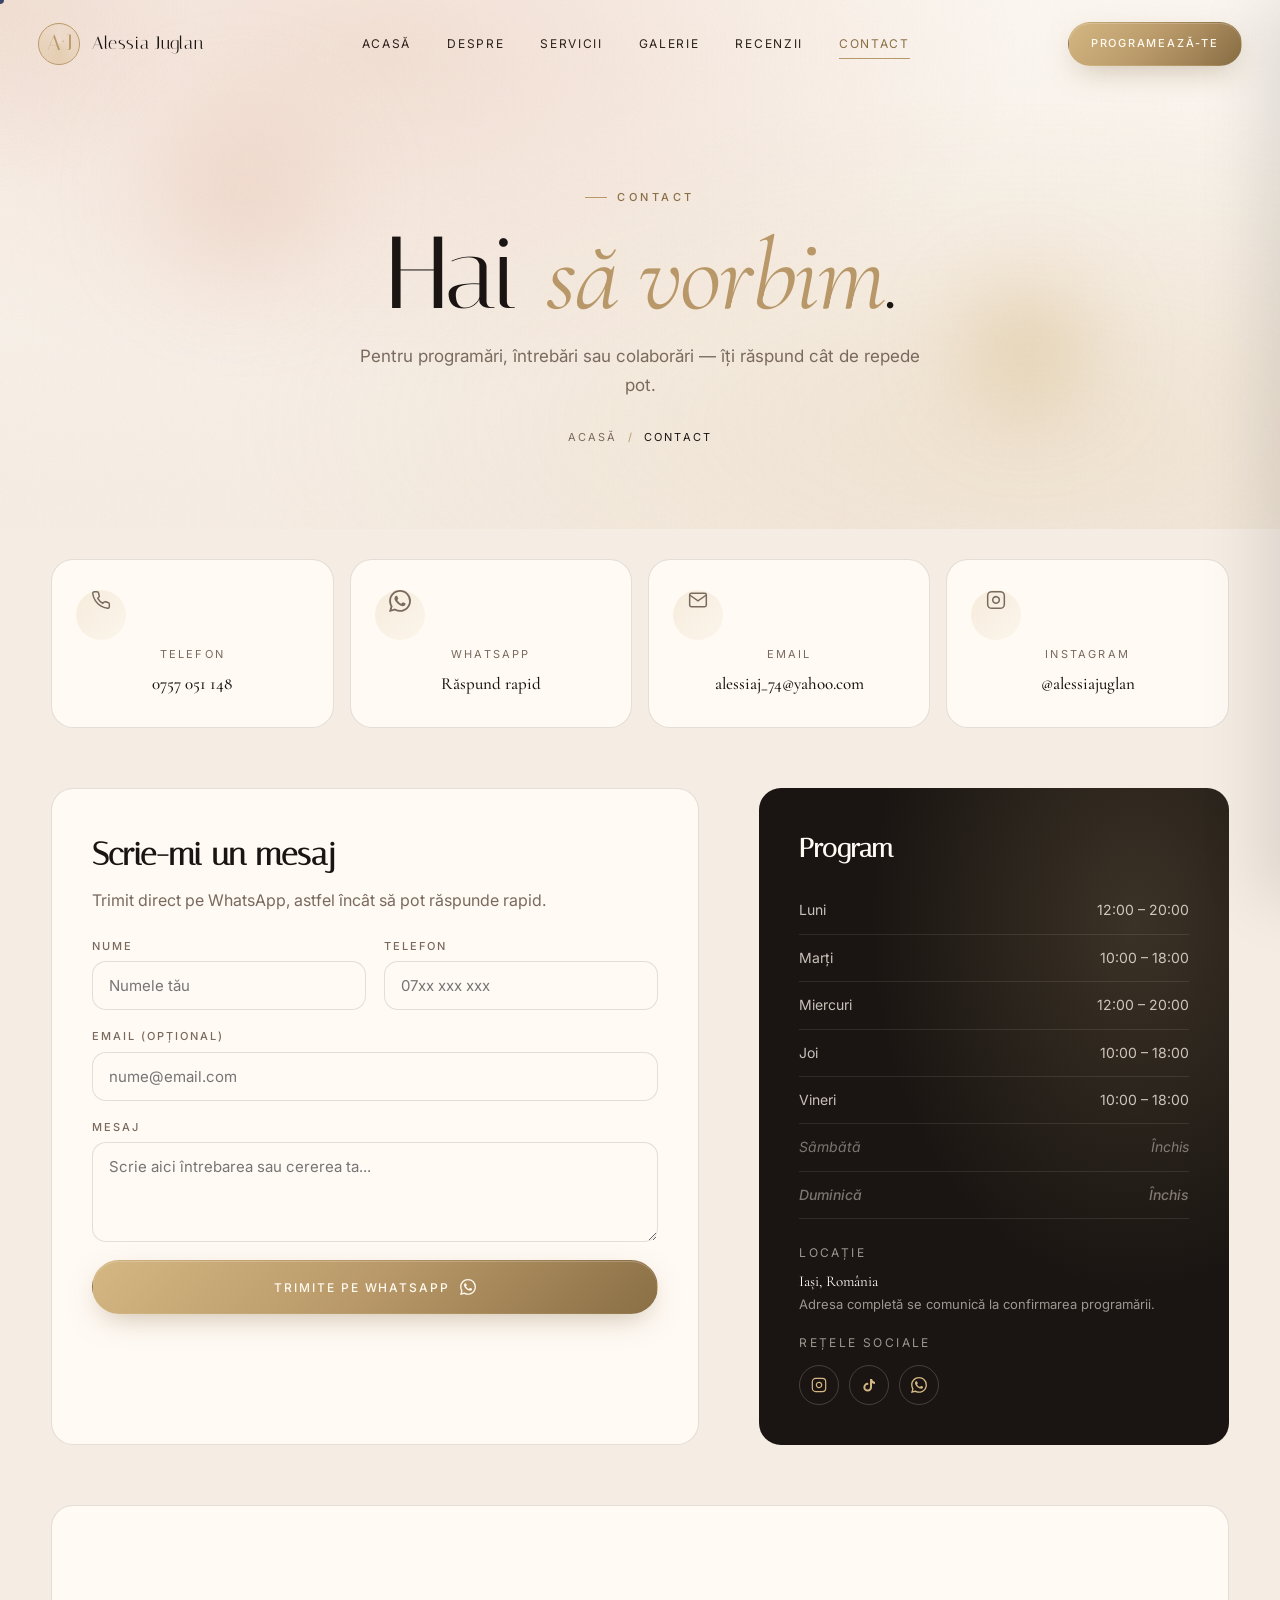
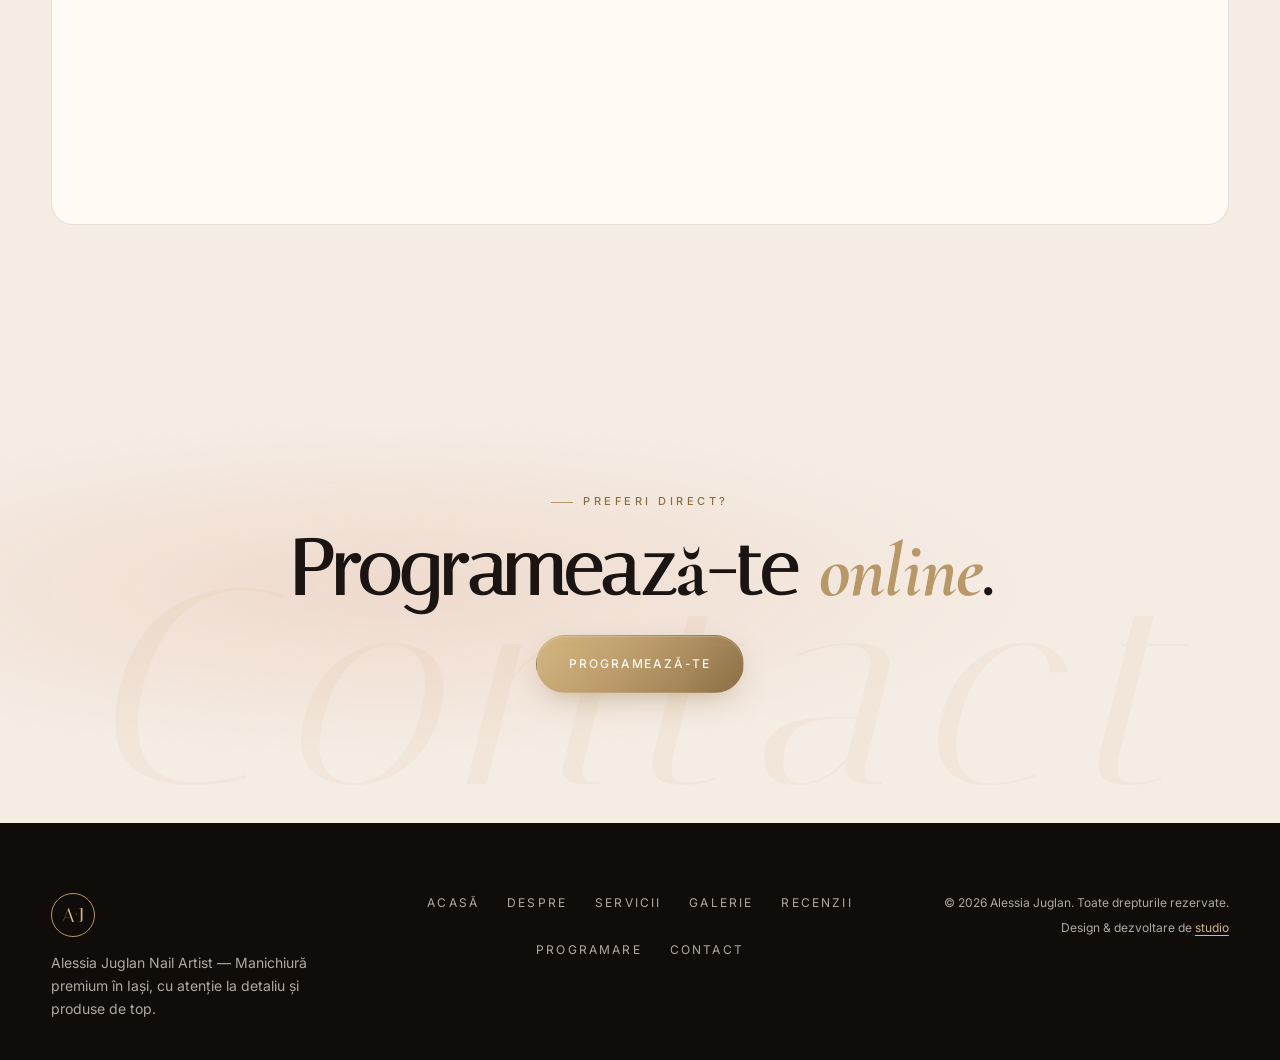
==== contact.html @ 54560b43 "feat: full multi-page premium site with integrated booking flow" ====
<!DOCTYPE html>
<html lang="ro">
<head>
  <meta charset="UTF-8" />
  <meta name="viewport" content="width=device-width, initial-scale=1.0" />
  <title>Contact — Alessia Juglan Nail Artist</title>
  <meta name="description" content="Contactează-mă — telefon, WhatsApp, email, Instagram, TikTok. Program, locație, formular de mesaj." />
  <meta name="theme-color" content="#f5ece3" />
  <link rel="preconnect" href="https://fonts.googleapis.com" />
  <link rel="preconnect" href="https://fonts.gstatic.com" crossorigin />
  <link href="https://fonts.googleapis.com/css2?family=Cormorant+Garamond:ital,wght@0,300;0,400;0,500;0,600;1,400&family=Inter:wght@300;400;500;600&family=Italiana&display=swap" rel="stylesheet" />
  <link rel="icon" type="image/svg+xml" href="assets/favicon.svg" />
  <link rel="stylesheet" href="styles.css" />
</head>
<body>
  <div class="page-intro"></div>
  <div class="scroll-progress"></div>
  <div class="cursor-glow" aria-hidden="true"></div>
  <div class="cursor-dot" aria-hidden="true"></div>
  <div id="site-header"></div>

  <section class="page-head">
    <div class="hero__grain" aria-hidden="true"></div>
    <div class="hero__orbs" aria-hidden="true">
      <span class="orb orb--1"></span>
      <span class="orb orb--2"></span>
    </div>
    <div class="container page-head__inner">
      <p class="eyebrow eyebrow--center" style="animation:riseIn 0.9s var(--ease) both">Contact</p>
      <h1 class="page-head__title">
        Hai <em>să vorbim</em>.
      </h1>
      <p class="page-head__sub" style="animation:riseIn 0.9s 0.4s var(--ease) both">
        Pentru programări, întrebări sau colaborări — îți răspund cât de repede pot.
      </p>
      <div class="page-head__crumbs" style="animation:riseIn 0.9s 0.6s var(--ease) both">
        <a href="index.html">Acasă</a> <span>/</span> <span style="color:var(--charcoal)">Contact</span>
      </div>
    </div>
  </section>

  <section class="contact-page">
    <div class="container">
      <div class="contact-cards" data-stagger>
        <a href="tel:0757051148" class="contact-card">
          <span class="contact-card__ico">
            <svg viewBox="0 0 24 24" width="20" height="20" fill="none" stroke="currentColor" stroke-width="1.8"><path d="M22 16.92v3a2 2 0 0 1-2.18 2 19.79 19.79 0 0 1-8.63-3.07 19.5 19.5 0 0 1-6-6 19.79 19.79 0 0 1-3.07-8.67A2 2 0 0 1 4.11 2h3a2 2 0 0 1 2 1.72c.12.96.37 1.9.72 2.81a2 2 0 0 1-.45 2.11L8.09 9.91a16 16 0 0 0 6 6l1.27-1.27a2 2 0 0 1 2.11-.45c.91.35 1.85.6 2.81.72A2 2 0 0 1 22 16.92z"/></svg>
          </span>
          <span>Telefon</span>
          <strong>0757 051 148</strong>
        </a>
        <a href="https://wa.me/40757051148" target="_blank" rel="noopener" class="contact-card">
          <span class="contact-card__ico">
            <svg viewBox="0 0 24 24" width="22" height="22" fill="currentColor"><path d="M17.472 14.382c-.297-.149-1.758-.867-2.03-.967-.273-.099-.471-.148-.67.15-.197.297-.767.966-.94 1.164-.173.199-.347.223-.644.075-.297-.15-1.255-.463-2.39-1.475-.883-.788-1.48-1.761-1.653-2.059-.173-.297-.018-.458.13-.606.134-.133.298-.347.446-.52.149-.174.198-.298.298-.497.099-.198.05-.371-.025-.52-.075-.149-.669-1.612-.916-2.207-.242-.579-.487-.5-.669-.51-.173-.008-.371-.01-.57-.01-.198 0-.52.074-.792.372-.272.297-1.04 1.016-1.04 2.479 0 1.462 1.065 2.875 1.213 3.074.149.198 2.096 3.2 5.077 4.487.709.306 1.262.489 1.694.625.712.227 1.36.195 1.871.118.571-.085 1.758-.719 2.006-1.413.248-.694.248-1.289.173-1.413-.074-.124-.272-.198-.57-.347m-5.421 7.403h-.004a9.87 9.87 0 01-5.031-1.378l-.361-.214-3.741.982.998-3.648-.235-.374a9.86 9.86 0 01-1.51-5.26c.001-5.45 4.436-9.884 9.888-9.884 2.64 0 5.122 1.03 6.988 2.898a9.825 9.825 0 012.893 6.994c-.003 5.45-4.437 9.884-9.885 9.884m8.413-18.297A11.815 11.815 0 0012.05 0C5.495 0 .16 5.335.157 11.892c0 2.096.547 4.142 1.588 5.945L.057 24l6.305-1.654a11.882 11.882 0 005.683 1.448h.005c6.554 0 11.89-5.335 11.893-11.893a11.821 11.821 0 00-3.48-8.413Z"/></svg>
          </span>
          <span>WhatsApp</span>
          <strong>Răspund rapid</strong>
        </a>
        <a href="mailto:alessiaj_74@yahoo.com" class="contact-card">
          <span class="contact-card__ico">
            <svg viewBox="0 0 24 24" width="20" height="20" fill="none" stroke="currentColor" stroke-width="1.8"><path d="M4 4h16c1.1 0 2 .9 2 2v12c0 1.1-.9 2-2 2H4c-1.1 0-2-.9-2-2V6c0-1.1.9-2 2-2z"/><path d="M22 6l-10 7L2 6"/></svg>
          </span>
          <span>Email</span>
          <strong>alessiaj_74@yahoo.com</strong>
        </a>
        <a href="https://www.instagram.com/alessiajuglan" target="_blank" rel="noopener" class="contact-card">
          <span class="contact-card__ico">
            <svg viewBox="0 0 24 24" width="20" height="20" fill="none" stroke="currentColor" stroke-width="1.8"><rect x="2" y="2" width="20" height="20" rx="5"/><path d="M16 11.37A4 4 0 1 1 12.63 8 4 4 0 0 1 16 11.37z"/><line x1="17.5" y1="6.5" x2="17.51" y2="6.5"/></svg>
          </span>
          <span>Instagram</span>
          <strong>@alessiajuglan</strong>
        </a>
      </div>

      <div class="contact-form-wrap">
        <div class="contact-form reveal-x">
          <h3>Scrie-mi un mesaj</h3>
          <p>Trimit direct pe WhatsApp, astfel încât să pot răspunde rapid.</p>
          <form id="contact-form" class="book-form" novalidate>
            <div class="field">
              <label for="c-name">Nume</label>
              <input type="text" id="c-name" name="name" required autocomplete="name" placeholder="Numele tău" />
            </div>
            <div class="field">
              <label for="c-phone">Telefon</label>
              <input type="tel" id="c-phone" name="phone" required autocomplete="tel" placeholder="07xx xxx xxx" />
            </div>
            <div class="field field--full">
              <label for="c-email">Email (opțional)</label>
              <input type="email" id="c-email" name="email" autocomplete="email" placeholder="nume@email.com" />
            </div>
            <div class="field field--full">
              <label for="c-message">Mesaj</label>
              <textarea id="c-message" name="message" required placeholder="Scrie aici întrebarea sau cererea ta..."></textarea>
            </div>
            <div class="field field--full" style="grid-column:1/-1">
              <button type="submit" class="btn btn--gold btn--lg" data-magnetic>
                Trimite pe WhatsApp
                <svg width="16" height="16" viewBox="0 0 24 24" fill="currentColor"><path d="M17.472 14.382c-.297-.149-1.758-.867-2.03-.967-.273-.099-.471-.148-.67.15-.197.297-.767.966-.94 1.164-.173.199-.347.223-.644.075-.297-.15-1.255-.463-2.39-1.475-.883-.788-1.48-1.761-1.653-2.059-.173-.297-.018-.458.13-.606.134-.133.298-.347.446-.52.149-.174.198-.298.298-.497.099-.198.05-.371-.025-.52-.075-.149-.669-1.612-.916-2.207-.242-.579-.487-.5-.669-.51-.173-.008-.371-.01-.57-.01-.198 0-.52.074-.792.372-.272.297-1.04 1.016-1.04 2.479 0 1.462 1.065 2.875 1.213 3.074.149.198 2.096 3.2 5.077 4.487.709.306 1.262.489 1.694.625.712.227 1.36.195 1.871.118.571-.085 1.758-.719 2.006-1.413.248-.694.248-1.289.173-1.413-.074-.124-.272-.198-.57-.347m-5.421 7.403h-.004a9.87 9.87 0 01-5.031-1.378l-.361-.214-3.741.982.998-3.648-.235-.374a9.86 9.86 0 01-1.51-5.26c.001-5.45 4.436-9.884 9.888-9.884 2.64 0 5.122 1.03 6.988 2.898a9.825 9.825 0 012.893 6.994c-.003 5.45-4.437 9.884-9.885 9.884m8.413-18.297A11.815 11.815 0 0012.05 0C5.495 0 .16 5.335.157 11.892c0 2.096.547 4.142 1.588 5.945L.057 24l6.305-1.654a11.882 11.882 0 005.683 1.448h.005c6.554 0 11.89-5.335 11.893-11.893a11.821 11.821 0 00-3.48-8.413Z"/></svg>
              </button>
            </div>
          </form>
        </div>

        <aside class="contact-aside reveal-x">
          <h3>Program</h3>
          <ul class="hours-list">
            <li data-day="1"><span>Luni</span><span>12:00 – 20:00</span></li>
            <li data-day="2"><span>Marți</span><span>10:00 – 18:00</span></li>
            <li data-day="3"><span>Miercuri</span><span>12:00 – 20:00</span></li>
            <li data-day="4"><span>Joi</span><span>10:00 – 18:00</span></li>
            <li data-day="5"><span>Vineri</span><span>10:00 – 18:00</span></li>
            <li data-day="6" class="closed"><span>Sâmbătă</span><span>Închis</span></li>
            <li data-day="0" class="closed"><span>Duminică</span><span>Închis</span></li>
          </ul>

          <div class="contact-aside__footer">
            <div style="font-size:12px;letter-spacing:0.2em;text-transform:uppercase;color:rgba(245,236,227,0.6);margin-bottom:8px">Locație</div>
            <p style="font-size:15px;color:var(--ivory);font-family:var(--serif);line-height:1.5">Iași, România<br/><span style="font-size:13px;color:rgba(245,236,227,0.6);font-family:var(--sans)">Adresa completă se comunică la confirmarea programării.</span></p>

            <div style="margin-top:18px;font-size:12px;letter-spacing:0.2em;text-transform:uppercase;color:rgba(245,236,227,0.6);margin-bottom:10px">Rețele sociale</div>
            <div class="contact-aside__socials">
              <a href="https://www.instagram.com/alessiajuglan" target="_blank" rel="noopener" class="contact-aside__social" aria-label="Instagram">
                <svg viewBox="0 0 24 24" width="16" height="16" fill="none" stroke="currentColor" stroke-width="1.8"><rect x="2" y="2" width="20" height="20" rx="5"/><path d="M16 11.37A4 4 0 1 1 12.63 8 4 4 0 0 1 16 11.37z"/><line x1="17.5" y1="6.5" x2="17.51" y2="6.5"/></svg>
              </a>
              <a href="https://www.tiktok.com/@alessiajuglan" target="_blank" rel="noopener" class="contact-aside__social" aria-label="TikTok">
                <svg viewBox="0 0 24 24" width="16" height="16" fill="currentColor"><path d="M16.5 3a5.5 5.5 0 0 0 4.5 4.4v3a8.4 8.4 0 0 1-4.5-1.3v6.2a6.5 6.5 0 1 1-6.5-6.5c.3 0 .6 0 .9.1v3.1a3.5 3.5 0 1 0 2.6 3.3V3h3z"/></svg>
              </a>
              <a href="https://wa.me/40757051148" target="_blank" rel="noopener" class="contact-aside__social" aria-label="WhatsApp">
                <svg viewBox="0 0 24 24" width="16" height="16" fill="currentColor"><path d="M17.472 14.382c-.297-.149-1.758-.867-2.03-.967-.273-.099-.471-.148-.67.15-.197.297-.767.966-.94 1.164-.173.199-.347.223-.644.075-.297-.15-1.255-.463-2.39-1.475-.883-.788-1.48-1.761-1.653-2.059-.173-.297-.018-.458.13-.606.134-.133.298-.347.446-.52.149-.174.198-.298.298-.497.099-.198.05-.371-.025-.52-.075-.149-.669-1.612-.916-2.207-.242-.579-.487-.5-.669-.51-.173-.008-.371-.01-.57-.01-.198 0-.52.074-.792.372-.272.297-1.04 1.016-1.04 2.479 0 1.462 1.065 2.875 1.213 3.074.149.198 2.096 3.2 5.077 4.487.709.306 1.262.489 1.694.625.712.227 1.36.195 1.871.118.571-.085 1.758-.719 2.006-1.413.248-.694.248-1.289.173-1.413-.074-.124-.272-.198-.57-.347m-5.421 7.403h-.004a9.87 9.87 0 01-5.031-1.378l-.361-.214-3.741.982.998-3.648-.235-.374a9.86 9.86 0 01-1.51-5.26c.001-5.45 4.436-9.884 9.888-9.884 2.64 0 5.122 1.03 6.988 2.898a9.825 9.825 0 012.893 6.994c-.003 5.45-4.437 9.884-9.885 9.884m8.413-18.297A11.815 11.815 0 0012.05 0C5.495 0 .16 5.335.157 11.892c0 2.096.547 4.142 1.588 5.945L.057 24l6.305-1.654a11.882 11.882 0 005.683 1.448h.005c6.554 0 11.89-5.335 11.893-11.893a11.821 11.821 0 00-3.48-8.413Z"/></svg>
              </a>
            </div>
          </div>
        </aside>
      </div>

      <div class="map-block reveal">
        <iframe
          src="https://www.google.com/maps/embed?pb=!1m14!1m12!1m3!1d87088.46!2d27.5!3d47.16!2m3!1f0!2f0!3f0!3m2!1i1024!2i768!4f13.1!5e0!3m2!1sro!2sro!4v1700000000000"
          loading="lazy" referrerpolicy="no-referrer-when-downgrade"
          title="Locație Iași"></iframe>
      </div>
    </div>
  </section>

  <!-- CTA -->
  <section class="cta-band">
    <div class="container">
      <p class="eyebrow eyebrow--center reveal">Preferi direct?</p>
      <h2 class="cta-band__title reveal">
        Programează-te <em>online</em>.
      </h2>
      <div class="reveal">
        <a href="programare.html" class="btn btn--gold btn--lg" data-magnetic>Programează-te</a>
      </div>
    </div>
    <div class="cta-band__deco">Contact</div>
  </section>

  <div id="site-footer"></div>
  <script src="services-data.js"></script>
  <script src="script.js"></script>
</body>
</html>
---- styles.css ----
/* ============================================
   Alessia Juglan — Nail Artist
   Premium / Luxury · v2 (extended animations)
   ============================================ */

:root {
  --cream: #f5ece3;
  --cream-2: #efe3d5;
  --pearl: #fbf6f0;
  --ivory: #fffaf4;
  --charcoal: #1a1512;
  --ink: #2a211b;
  --muted: #7a6a5e;
  --muted-2: #9a8a7e;
  --rose: #d7a48c;
  --blush: #e9c8b8;
  --gold: #b89868;
  --gold-2: #d4b783;
  --gold-3: #8a6f45;
  --line: rgba(26, 21, 18, 0.12);
  --line-light: rgba(26, 21, 18, 0.06);

  --serif: "Cormorant Garamond", "Times New Roman", serif;
  --display: "Italiana", "Cormorant Garamond", serif;
  --sans: "Inter", system-ui, -apple-system, sans-serif;

  --radius: 22px;
  --radius-sm: 14px;

  --ease: cubic-bezier(0.22, 1, 0.36, 1);
  --ease-out: cubic-bezier(0.16, 1, 0.3, 1);
  --ease-in-out: cubic-bezier(0.65, 0, 0.35, 1);

  --header-h: 84px;
}

* { box-sizing: border-box; margin: 0; padding: 0; }
html { scroll-behavior: smooth; }
body {
  font-family: var(--sans);
  color: var(--ink);
  background: var(--cream);
  line-height: 1.6;
  overflow-x: hidden;
  -webkit-font-smoothing: antialiased;
  -moz-osx-font-smoothing: grayscale;
  font-weight: 400;
  font-size: 16px;
}
img { max-width: 100%; display: block; }
a { color: inherit; text-decoration: none; }
button { font-family: inherit; }
input, textarea, select { font-family: inherit; color: inherit; }

.container { width: min(1280px, 92%); margin: 0 auto; }
.container--narrow { width: min(960px, 92%); margin: 0 auto; }

/* ============================================
   Preloader
   ============================================ */
.preloader {
  position: fixed;
  inset: 0;
  background: var(--cream);
  z-index: 999;
  display: flex;
  align-items: center;
  justify-content: center;
  transition: opacity 0.8s var(--ease), visibility 0.8s var(--ease);
}
.preloader.is-done {
  opacity: 0;
  visibility: hidden;
}
.preloader__inner {
  text-align: center;
}
.preloader__mark {
  font-family: var(--display);
  font-size: 56px;
  color: var(--gold);
  letter-spacing: 0.08em;
  margin-bottom: 30px;
  animation: pulseFade 1.6s var(--ease) infinite;
}
.preloader__bar {
  width: 220px;
  height: 1px;
  background: var(--line);
  margin: 0 auto;
  position: relative;
  overflow: hidden;
}
.preloader__bar::after {
  content: "";
  position: absolute;
  inset: 0;
  background: linear-gradient(90deg, transparent, var(--gold), transparent);
  animation: barSlide 1.4s var(--ease) infinite;
}
@keyframes pulseFade {
  0%, 100% { opacity: 0.55; transform: scale(1); }
  50% { opacity: 1; transform: scale(1.04); }
}
@keyframes barSlide {
  0% { transform: translateX(-100%); }
  100% { transform: translateX(100%); }
}

/* ============================================
   Page intro overlay
   ============================================ */
.page-intro {
  position: fixed;
  inset: 0;
  background: var(--charcoal);
  z-index: 998;
  pointer-events: none;
  transform: translateY(0);
  animation: pageIntroOut 1s 0.2s var(--ease) forwards;
}
@keyframes pageIntroOut {
  to { transform: translateY(-100%); }
}

/* ============================================
   Scroll progress bar
   ============================================ */
.scroll-progress {
  position: fixed;
  top: 0;
  left: 0;
  height: 2px;
  width: 0;
  background: linear-gradient(90deg, var(--gold-2), var(--gold), var(--gold-3));
  z-index: 200;
  transition: width 0.05s linear;
  box-shadow: 0 0 8px rgba(184, 152, 104, 0.5);
}

/* ============================================
   Cursor glow + dot
   ============================================ */
.cursor-glow {
  position: fixed;
  top: 0;
  left: 0;
  width: 420px;
  height: 420px;
  border-radius: 50%;
  background: radial-gradient(circle, rgba(215, 164, 140, 0.18) 0%, rgba(215, 164, 140, 0) 65%);
  pointer-events: none;
  transform: translate(-50%, -50%);
  z-index: 1;
  mix-blend-mode: multiply;
}
.cursor-dot {
  position: fixed;
  top: 0;
  left: 0;
  width: 8px;
  height: 8px;
  border-radius: 50%;
  background: var(--gold);
  pointer-events: none;
  transform: translate(-50%, -50%);
  z-index: 9999;
  transition: width 0.3s var(--ease), height 0.3s var(--ease), opacity 0.3s;
  mix-blend-mode: difference;
  opacity: 0;
}
@media (hover: hover) {
  .cursor-dot { opacity: 1; }
}
.cursor-dot.is-hover {
  width: 40px;
  height: 40px;
  background: var(--gold-2);
  opacity: 0.4;
}
@media (hover: none) {
  .cursor-glow, .cursor-dot { display: none; }
}

/* ============================================
   Reusable typography
   ============================================ */
.eyebrow {
  font-family: var(--sans);
  font-size: 11px;
  letter-spacing: 0.32em;
  text-transform: uppercase;
  color: var(--gold-3);
  font-weight: 500;
  display: inline-flex;
  align-items: center;
  gap: 10px;
}
.eyebrow::before {
  content: "";
  width: 22px;
  height: 1px;
  background: var(--gold);
  display: inline-block;
}
.eyebrow--center { justify-content: center; }

.section-title {
  font-family: var(--display);
  font-weight: 400;
  font-size: clamp(34px, 4.4vw, 64px);
  line-height: 1.05;
  letter-spacing: -0.01em;
  color: var(--charcoal);
  margin: 18px 0 16px;
}
.section-title em {
  font-family: var(--serif);
  font-style: italic;
  font-weight: 400;
  color: var(--gold);
}

.section-sub {
  font-size: 17px;
  color: var(--muted);
  max-width: 640px;
  line-height: 1.7;
}

/* Split text setup */
.split-line {
  display: block;
  overflow: hidden;
}
.split-line > span {
  display: inline-block;
  transform: translateY(110%);
  transition: transform 1.1s var(--ease);
  will-change: transform;
}
.split-line.in > span { transform: translateY(0); }

.split-words .word {
  display: inline-block;
  overflow: hidden;
  vertical-align: top;
}
.split-words .word > span {
  display: inline-block;
  transform: translateY(110%);
  transition: transform 0.9s var(--ease);
  transition-delay: calc(var(--i, 0) * 60ms);
}
.split-words.in .word > span { transform: translateY(0); }

/* ============================================
   Buttons
   ============================================ */
.btn {
  position: relative;
  display: inline-flex;
  align-items: center;
  justify-content: center;
  gap: 10px;
  padding: 14px 22px;
  border-radius: 999px;
  font-size: 12px;
  letter-spacing: 0.16em;
  text-transform: uppercase;
  font-weight: 500;
  border: 1px solid transparent;
  cursor: pointer;
  transition: all 0.4s var(--ease);
  font-family: var(--sans);
  white-space: nowrap;
  overflow: hidden;
}
.btn--lg { padding: 18px 32px; font-size: 12px; }
.btn--gold {
  background: linear-gradient(135deg, #d4b783 0%, #b89868 50%, #8a6f45 100%);
  color: #fffaf0;
  box-shadow: 0 10px 30px -10px rgba(138, 111, 69, 0.5),
    inset 0 1px 0 rgba(255, 255, 255, 0.2);
}
.btn--gold::after {
  content: "";
  position: absolute;
  inset: 0;
  border-radius: inherit;
  background: linear-gradient(120deg, transparent 20%, rgba(255, 255, 255, 0.4) 50%, transparent 80%);
  background-size: 200% 100%;
  background-position: 200% 0;
  opacity: 0;
  transition: all 0.8s var(--ease);
}
.btn--gold:hover {
  transform: translateY(-2px);
  box-shadow: 0 18px 42px -12px rgba(138, 111, 69, 0.6);
}
.btn--gold:hover::after {
  opacity: 1;
  background-position: -40% 0;
}

.btn--ghost {
  background: transparent;
  color: var(--charcoal);
  border-color: rgba(26, 21, 18, 0.2);
}
.btn--ghost:hover {
  background: var(--charcoal);
  color: var(--cream);
  border-color: var(--charcoal);
}
.btn--ghost-light {
  background: transparent;
  color: var(--ivory);
  border-color: rgba(255, 250, 244, 0.25);
}
.btn--ghost-light:hover {
  background: var(--ivory);
  color: var(--charcoal);
  border-color: var(--ivory);
}

/* Magnetic effect target hint */
.btn[data-magnetic] {
  transition: transform 0.4s var(--ease), box-shadow 0.4s var(--ease), background 0.4s var(--ease), color 0.4s var(--ease);
}

/* ============================================
   Navigation
   ============================================ */
.nav {
  position: fixed;
  top: 0;
  left: 0;
  right: 0;
  z-index: 100;
  padding: 22px 0;
  transition: all 0.4s var(--ease);
}
.nav.is-scrolled {
  background: rgba(245, 236, 227, 0.85);
  backdrop-filter: blur(18px) saturate(140%);
  -webkit-backdrop-filter: blur(18px) saturate(140%);
  padding: 14px 0;
  border-bottom: 1px solid var(--line-light);
}
.nav__inner {
  width: min(1320px, 94%);
  margin: 0 auto;
  display: flex;
  align-items: center;
  justify-content: space-between;
  gap: 24px;
}
.nav__logo { display: flex; align-items: center; gap: 12px; color: var(--charcoal); }
.nav__logo-mark {
  font-family: var(--display);
  font-size: 22px;
  color: var(--gold);
  display: inline-flex;
  align-items: center;
  justify-content: center;
  width: 42px;
  height: 42px;
  border: 1px solid var(--gold);
  border-radius: 50%;
  background: linear-gradient(135deg, rgba(212, 183, 131, 0.15), transparent);
  position: relative;
  overflow: hidden;
}
.nav__logo-mark::before {
  content: "";
  position: absolute;
  inset: 0;
  background: conic-gradient(from 0deg, transparent, rgba(212, 183, 131, 0.4), transparent);
  animation: rotateMark 6s linear infinite;
}
.nav__logo-mark span { position: relative; }
@keyframes rotateMark { to { transform: rotate(360deg); } }
.amp { opacity: 0.7; margin: 0 1px; }
.nav__logo-text {
  font-family: var(--display);
  font-size: 18px;
  letter-spacing: 0.04em;
}
.nav__links { display: flex; gap: 36px; }
.nav__links a {
  font-size: 12px;
  letter-spacing: 0.14em;
  text-transform: uppercase;
  color: var(--ink);
  position: relative;
  padding: 6px 0;
  transition: color 0.3s var(--ease);
}
.nav__links a::after {
  content: "";
  position: absolute;
  left: 0;
  right: 0;
  bottom: 0;
  height: 1px;
  background: var(--gold);
  transform: scaleX(0);
  transform-origin: right;
  transition: transform 0.4s var(--ease);
}
.nav__links a:hover, .nav__links a.is-active { color: var(--gold-3); }
.nav__links a:hover::after, .nav__links a.is-active::after {
  transform: scaleX(1);
  transform-origin: left;
}
.nav__cta { padding: 12px 22px; font-size: 11px; }

.nav__burger {
  display: none;
  flex-direction: column;
  gap: 5px;
  background: transparent;
  border: none;
  width: 36px;
  height: 36px;
  justify-content: center;
  align-items: center;
  cursor: pointer;
}
.nav__burger span {
  display: block;
  width: 22px;
  height: 1.5px;
  background: var(--charcoal);
  transition: all 0.3s var(--ease);
}
.nav__burger.is-open span:nth-child(1) { transform: translateY(6.5px) rotate(45deg); }
.nav__burger.is-open span:nth-child(2) { opacity: 0; }
.nav__burger.is-open span:nth-child(3) { transform: translateY(-6.5px) rotate(-45deg); }

.nav__mobile {
  position: fixed;
  top: 0;
  right: 0;
  height: 100dvh;
  width: min(420px, 92%);
  background: var(--ivory);
  padding: 110px 40px 40px;
  display: flex;
  flex-direction: column;
  gap: 6px;
  transform: translateX(100%);
  transition: transform 0.6s var(--ease-out);
  box-shadow: -20px 0 60px rgba(0, 0, 0, 0.1);
  z-index: 99;
}
.nav__mobile.is-open { transform: translateX(0); }
.nav__mobile a {
  font-family: var(--display);
  font-size: 30px;
  padding: 14px 0;
  border-bottom: 1px solid var(--line);
  opacity: 0;
  transform: translateX(20px);
  transition: opacity 0.5s var(--ease), transform 0.5s var(--ease);
}
.nav__mobile.is-open a {
  opacity: 1;
  transform: translateX(0);
}
.nav__mobile.is-open a:nth-child(1) { transition-delay: 0.15s; }
.nav__mobile.is-open a:nth-child(2) { transition-delay: 0.2s; }
.nav__mobile.is-open a:nth-child(3) { transition-delay: 0.25s; }
.nav__mobile.is-open a:nth-child(4) { transition-delay: 0.3s; }
.nav__mobile.is-open a:nth-child(5) { transition-delay: 0.35s; }
.nav__mobile.is-open a:nth-child(6) { transition-delay: 0.4s; }
.nav__mobile.is-open a:nth-child(7) { transition-delay: 0.45s; }
.nav__mobile .btn { margin-top: 24px; align-self: flex-start; }

@media (max-width: 1000px) {
  .nav__links, .nav__cta { display: none; }
  .nav__burger { display: flex; }
}

/* ============================================
   HERO
   ============================================ */
.hero {
  position: relative;
  min-height: 100vh;
  padding: 160px 0 120px;
  overflow: hidden;
  background:
    radial-gradient(ellipse at 20% 10%, rgba(233, 200, 184, 0.55), transparent 50%),
    radial-gradient(ellipse at 85% 90%, rgba(212, 183, 131, 0.25), transparent 55%),
    linear-gradient(180deg, var(--pearl) 0%, var(--cream) 100%);
}
.hero__grain {
  position: absolute;
  inset: 0;
  background-image: url("data:image/svg+xml;utf8,<svg xmlns='http://www.w3.org/2000/svg' width='140' height='140'><filter id='n'><feTurbulence baseFrequency='0.9' numOctaves='2' stitchTiles='stitch'/><feColorMatrix values='0 0 0 0 0.5 0 0 0 0 0.4 0 0 0 0 0.3 0 0 0 0.5 0'/></filter><rect width='100%' height='100%' filter='url(%23n)' opacity='0.35'/></svg>");
  opacity: 0.25;
  pointer-events: none;
  mix-blend-mode: multiply;
}
.hero__marquee {
  position: absolute;
  top: 50%;
  left: 0;
  right: 0;
  transform: translateY(-50%) rotate(-4deg);
  overflow: hidden;
  pointer-events: none;
  opacity: 0.55;
}
.hero__marquee-track {
  display: flex;
  gap: 50px;
  white-space: nowrap;
  font-family: var(--display);
  font-size: clamp(90px, 16vw, 220px);
  color: transparent;
  -webkit-text-stroke: 1px rgba(138, 111, 69, 0.18);
  animation: marquee 60s linear infinite;
}
.hero__marquee-track span { flex-shrink: 0; }
@keyframes marquee {
  from { transform: translateX(0); }
  to { transform: translateX(-50%); }
}

/* Floating decorative circles */
.hero__orbs {
  position: absolute;
  inset: 0;
  pointer-events: none;
}
.orb {
  position: absolute;
  border-radius: 50%;
  filter: blur(40px);
  opacity: 0.6;
  animation: floatOrb 14s var(--ease-in-out) infinite;
}
.orb--1 {
  width: 280px; height: 280px;
  background: radial-gradient(circle, var(--blush), transparent 65%);
  top: 10%; left: 8%;
  animation-delay: 0s;
}
.orb--2 {
  width: 200px; height: 200px;
  background: radial-gradient(circle, var(--gold-2), transparent 65%);
  bottom: 15%; right: 12%;
  animation-delay: -4s;
}
.orb--3 {
  width: 150px; height: 150px;
  background: radial-gradient(circle, var(--rose), transparent 65%);
  top: 60%; left: 50%;
  animation-delay: -8s;
}
@keyframes floatOrb {
  0%, 100% { transform: translate(0, 0) scale(1); }
  33% { transform: translate(30px, -40px) scale(1.1); }
  66% { transform: translate(-20px, 30px) scale(0.95); }
}

.hero__inner {
  position: relative;
  width: min(1100px, 92%);
  margin: 0 auto;
  z-index: 2;
  text-align: center;
}
.hero__eyebrow {
  display: inline-flex;
  align-items: center;
  gap: 10px;
  padding: 10px 20px;
  border: 1px solid rgba(138, 111, 69, 0.25);
  border-radius: 999px;
  font-size: 11px;
  letter-spacing: 0.28em;
  text-transform: uppercase;
  color: var(--gold-3);
  background: rgba(255, 250, 244, 0.5);
  backdrop-filter: blur(8px);
  margin-bottom: 36px;
  animation: riseIn 1s var(--ease) both;
}
.hero__dot {
  width: 7px;
  height: 7px;
  border-radius: 50%;
  background: var(--gold);
  box-shadow: 0 0 0 4px rgba(184, 152, 104, 0.2);
  animation: pulse 2.6s infinite;
}
@keyframes pulse {
  0%, 100% { box-shadow: 0 0 0 4px rgba(184, 152, 104, 0.15); }
  50% { box-shadow: 0 0 0 8px rgba(184, 152, 104, 0); }
}

.hero__title {
  font-family: var(--display);
  font-weight: 400;
  font-size: clamp(52px, 10vw, 140px);
  line-height: 0.98;
  letter-spacing: -0.02em;
  color: var(--charcoal);
}
.hero__line { display: block; overflow: hidden; }
.hero__line > span {
  display: inline-block;
  transform: translateY(110%);
  animation: riseUp 1.2s var(--ease) forwards;
}
.hero__line:nth-child(1) > span { animation-delay: 0.3s; }
.hero__line:nth-child(2) > span { animation-delay: 0.45s; }
.hero__line:nth-child(3) > span { animation-delay: 0.6s; }
.hero__line--italic > span {
  font-family: var(--serif);
  font-style: italic;
  font-weight: 400;
  color: var(--gold);
}
@keyframes riseUp { to { transform: translateY(0); } }
@keyframes riseIn {
  from { opacity: 0; transform: translateY(40px); }
  to { opacity: 1; transform: translateY(0); }
}

.hero__sub {
  max-width: 580px;
  margin: 34px auto 0;
  font-size: 17px;
  color: var(--muted);
  line-height: 1.75;
  animation: riseIn 1s 0.85s var(--ease) both;
}
.hero__cta {
  display: flex;
  gap: 14px;
  justify-content: center;
  flex-wrap: wrap;
  margin-top: 40px;
  animation: riseIn 1s 1s var(--ease) both;
}
.hero__stats {
  display: grid;
  grid-template-columns: repeat(3, 1fr);
  gap: 40px;
  max-width: 640px;
  margin: 70px auto 0;
  padding-top: 40px;
  border-top: 1px solid rgba(26, 21, 18, 0.1);
  animation: riseIn 1s 1.2s var(--ease) both;
}
.stat { text-align: center; }
.stat__num {
  font-family: var(--display);
  font-size: 42px;
  color: var(--charcoal);
  line-height: 1;
  display: inline-flex;
  align-items: baseline;
}
.stat__num span {
  font-size: 20px;
  color: var(--gold);
  margin-left: 2px;
}
.stat__label {
  font-size: 11px;
  letter-spacing: 0.2em;
  text-transform: uppercase;
  color: var(--muted);
  margin-top: 8px;
}
.stat__stars { display: inline-flex; gap: 2px; margin-top: 8px; }
.stat__stars svg { width: 12px; height: 12px; fill: var(--gold); }

.hero__scroll {
  position: absolute;
  bottom: 36px;
  left: 50%;
  transform: translateX(-50%);
  display: flex;
  flex-direction: column;
  align-items: center;
  gap: 10px;
  font-size: 10px;
  letter-spacing: 0.3em;
  text-transform: uppercase;
  color: var(--muted);
  z-index: 3;
}
.hero__scroll-line {
  width: 1px;
  height: 40px;
  background: linear-gradient(to bottom, var(--gold), transparent);
  animation: scrollLine 2s infinite;
}
@keyframes scrollLine {
  0% { transform: scaleY(0); transform-origin: top; }
  50% { transform: scaleY(1); transform-origin: top; }
  51% { transform-origin: bottom; }
  100% { transform: scaleY(0); transform-origin: bottom; }
}

/* ============================================
   Reveal animations
   ============================================ */
.reveal {
  opacity: 0;
  transform: translateY(30px);
  transition: opacity 0.9s var(--ease), transform 0.9s var(--ease);
}
.reveal.in-view { opacity: 1; transform: translateY(0); }

.reveal-x {
  opacity: 0;
  transform: translateX(-40px);
  transition: opacity 0.9s var(--ease), transform 0.9s var(--ease);
}
.reveal-x.in-view { opacity: 1; transform: translateX(0); }

.reveal-scale {
  opacity: 0;
  transform: scale(0.92);
  transition: opacity 0.9s var(--ease), transform 0.9s var(--ease);
}
.reveal-scale.in-view { opacity: 1; transform: scale(1); }

.reveal-clip {
  clip-path: inset(0 100% 0 0);
  transition: clip-path 1.4s var(--ease);
}
.reveal-clip.in-view { clip-path: inset(0 0 0 0); }

[data-stagger] > * {
  opacity: 0;
  transform: translateY(30px);
  transition: opacity 0.8s var(--ease), transform 0.8s var(--ease);
}
[data-stagger].in-view > * {
  opacity: 1;
  transform: translateY(0);
}
[data-stagger].in-view > *:nth-child(1) { transition-delay: 0s; }
[data-stagger].in-view > *:nth-child(2) { transition-delay: 0.08s; }
[data-stagger].in-view > *:nth-child(3) { transition-delay: 0.16s; }
[data-stagger].in-view > *:nth-child(4) { transition-delay: 0.24s; }
[data-stagger].in-view > *:nth-child(5) { transition-delay: 0.32s; }
[data-stagger].in-view > *:nth-child(6) { transition-delay: 0.4s; }
[data-stagger].in-view > *:nth-child(7) { transition-delay: 0.48s; }
[data-stagger].in-view > *:nth-child(8) { transition-delay: 0.56s; }
[data-stagger].in-view > *:nth-child(9) { transition-delay: 0.64s; }
[data-stagger].in-view > *:nth-child(10) { transition-delay: 0.72s; }
[data-stagger].in-view > *:nth-child(11) { transition-delay: 0.8s; }
[data-stagger].in-view > *:nth-child(12) { transition-delay: 0.88s; }

/* ============================================
   Page header (small hero for inner pages)
   ============================================ */
.page-head {
  position: relative;
  padding: 180px 0 80px;
  background:
    radial-gradient(ellipse at 30% 10%, rgba(233, 200, 184, 0.5), transparent 50%),
    radial-gradient(ellipse at 80% 80%, rgba(212, 183, 131, 0.2), transparent 55%),
    linear-gradient(180deg, var(--pearl) 0%, var(--cream) 100%);
  overflow: hidden;
}
.page-head__inner {
  position: relative;
  z-index: 2;
  text-align: center;
}
.page-head__title {
  font-family: var(--display);
  font-weight: 400;
  font-size: clamp(48px, 8vw, 110px);
  line-height: 0.98;
  letter-spacing: -0.02em;
  color: var(--charcoal);
  margin: 18px 0 16px;
}
.page-head__title em {
  font-family: var(--serif);
  font-style: italic;
  color: var(--gold);
}
.page-head__sub {
  max-width: 560px;
  margin: 14px auto 0;
  font-size: 17px;
  color: var(--muted);
  line-height: 1.7;
}
.page-head__crumbs {
  display: inline-flex;
  align-items: center;
  gap: 10px;
  margin-top: 30px;
  font-size: 11px;
  letter-spacing: 0.2em;
  text-transform: uppercase;
  color: var(--muted);
}
.page-head__crumbs a:hover { color: var(--gold-3); }
.page-head__crumbs span { color: var(--gold); }

/* ============================================
   About
   ============================================ */
.about { padding: 140px 0; position: relative; }
.about__grid {
  display: grid;
  grid-template-columns: 1fr 1.1fr;
  gap: 100px;
  align-items: center;
}
.about__visual {
  position: relative;
  aspect-ratio: 1/1.05;
  perspective: 1000px;
}
.about__card {
  position: absolute;
  border-radius: var(--radius);
  overflow: hidden;
  box-shadow: 0 30px 60px -30px rgba(26, 21, 18, 0.35);
  transition: transform 0.8s var(--ease);
}
.about__card--one {
  inset: 0 20% 20% 0;
  background: linear-gradient(160deg, #e9c8b8 0%, #d7a48c 60%, #b88870 100%);
  display: flex;
  gap: 8px;
  padding: 40px 28px;
  align-items: flex-end;
  justify-content: center;
}
.about__nail {
  flex: 1;
  max-width: 42px;
  border-radius: 20px 20px 10px 10px;
  background: linear-gradient(180deg, #fffaf4 0%, #f0dbcc 100%);
  box-shadow: inset 0 2px 4px rgba(255, 255, 255, 0.5),
    0 4px 12px rgba(0, 0, 0, 0.1);
  height: 60%;
  position: relative;
  animation: nailRise 1.4s var(--ease) var(--delay) both;
}
.about__nail::before {
  content: "";
  position: absolute;
  top: 6px;
  left: 6px;
  right: 20%;
  height: 30%;
  background: rgba(255, 255, 255, 0.5);
  border-radius: 14px 14px 6px 6px;
  filter: blur(2px);
}
.about__nail:nth-child(2) { height: 68%; }
.about__nail:nth-child(3) { height: 75%; }
.about__nail:nth-child(4) { height: 70%; }
.about__nail:nth-child(5) { height: 58%; }
@keyframes nailRise {
  from { transform: translateY(40px); opacity: 0; }
  to { transform: translateY(0); opacity: 1; }
}
.about__card--two {
  width: 54%;
  aspect-ratio: 3/4;
  right: -4%;
  bottom: 0;
  background:
    radial-gradient(circle at 30% 30%, rgba(255, 255, 255, 0.4), transparent 50%),
    linear-gradient(135deg, #1a1512 0%, #3a2a20 100%);
  display: flex;
  align-items: flex-end;
  padding: 20px;
}
.about__shimmer {
  position: absolute;
  inset: 0;
  background: conic-gradient(
    from 0deg at 50% 50%,
    rgba(212, 183, 131, 0) 0deg,
    rgba(212, 183, 131, 0.35) 60deg,
    rgba(212, 183, 131, 0) 120deg,
    rgba(212, 183, 131, 0) 360deg
  );
  animation: shimmer 8s linear infinite;
}
@keyframes shimmer { to { transform: rotate(360deg); } }
.about__tag {
  position: relative;
  z-index: 2;
  background: rgba(255, 250, 244, 0.95);
  color: var(--charcoal);
  padding: 8px 14px;
  border-radius: 999px;
  font-size: 11px;
  letter-spacing: 0.15em;
  text-transform: uppercase;
  font-weight: 500;
}
.about__card--three {
  position: absolute;
  top: 6%;
  right: -3%;
  background: var(--pearl);
  border: 1px solid var(--gold);
  padding: 14px 22px;
  border-radius: 999px;
  box-shadow: 0 10px 25px -10px rgba(138, 111, 69, 0.4);
  animation: floaty 6s ease-in-out infinite;
}
.about__card--three .about__tag { background: none; padding: 0; color: var(--gold-3); }
@keyframes floaty {
  0%, 100% { transform: translateY(0); }
  50% { transform: translateY(-12px); }
}

.about__lead {
  font-size: 18px;
  line-height: 1.75;
  color: var(--muted);
  margin: 24px 0 40px;
  max-width: 560px;
}
.about__list {
  list-style: none;
  display: flex;
  flex-direction: column;
  gap: 4px;
  border-top: 1px solid var(--line);
}
.about__list li {
  display: grid;
  grid-template-columns: auto 1fr;
  gap: 24px;
  align-items: flex-start;
  padding: 22px 0;
  border-bottom: 1px solid var(--line);
  cursor: default;
  transition: padding-left 0.4s var(--ease);
}
.about__list li:hover {
  padding-left: 12px;
}
.about__num {
  font-family: var(--display);
  color: var(--gold);
  font-size: 15px;
  letter-spacing: 0.1em;
  padding-top: 4px;
  min-width: 32px;
}
.about__list h4 {
  font-family: var(--serif);
  font-weight: 500;
  font-size: 21px;
  color: var(--charcoal);
  margin-bottom: 4px;
}
.about__list p {
  font-size: 15px;
  color: var(--muted);
  line-height: 1.65;
}
.about__sign {
  margin-top: 36px;
  display: flex;
  align-items: center;
  gap: 18px;
}
.about__signature {
  width: 140px;
  height: 40px;
  color: var(--gold);
}
.about__signature path {
  stroke-dasharray: 400;
  stroke-dashoffset: 400;
  animation: drawSign 3s var(--ease) 0.5s forwards;
}
@keyframes drawSign { to { stroke-dashoffset: 0; } }
.about__sign span {
  font-family: var(--serif);
  font-style: italic;
  font-size: 20px;
  color: var(--charcoal);
}

@media (max-width: 960px) {
  .about { padding: 90px 0; }
  .about__grid { grid-template-columns: 1fr; gap: 60px; }
  .about__visual { max-width: 420px; margin: 0 auto; }
}

/* ============================================
   Services
   ============================================ */
.services {
  padding: 130px 0;
  background: linear-gradient(180deg, var(--cream) 0%, var(--pearl) 100%);
  position: relative;
}
.services::before {
  content: "";
  position: absolute;
  inset: 0;
  background-image:
    radial-gradient(circle at 10% 20%, rgba(215, 164, 140, 0.18), transparent 30%),
    radial-gradient(circle at 90% 80%, rgba(212, 183, 131, 0.15), transparent 30%);
  pointer-events: none;
}
.services__head { text-align: center; margin-bottom: 60px; position: relative; }
.services__head .section-sub { margin: 16px auto 0; }
.services__tabs {
  display: flex;
  justify-content: center;
  gap: 10px;
  flex-wrap: wrap;
  margin-bottom: 50px;
  position: relative;
}
.service-tab {
  padding: 10px 22px;
  border-radius: 999px;
  border: 1px solid var(--line);
  background: transparent;
  font-family: var(--sans);
  font-size: 12px;
  letter-spacing: 0.14em;
  text-transform: uppercase;
  color: var(--ink);
  cursor: pointer;
  transition: all 0.3s var(--ease);
}
.service-tab:hover {
  border-color: var(--gold);
  color: var(--gold-3);
}
.service-tab.is-active {
  background: var(--charcoal);
  color: var(--cream);
  border-color: var(--charcoal);
}
.services__grid {
  display: grid;
  grid-template-columns: repeat(3, 1fr);
  gap: 22px;
  position: relative;
}
.service {
  background: var(--ivory);
  border: 1px solid var(--line);
  border-radius: var(--radius);
  padding: 30px;
  display: flex;
  flex-direction: column;
  gap: 18px;
  min-height: 260px;
  position: relative;
  overflow: hidden;
  transition: all 0.5s var(--ease);
}
.service::before {
  content: "";
  position: absolute;
  inset: 0;
  background: linear-gradient(135deg, transparent 50%, rgba(212, 183, 131, 0.12));
  opacity: 0;
  transition: opacity 0.5s var(--ease);
}
.service::after {
  content: "";
  position: absolute;
  right: -60px;
  top: -60px;
  width: 150px;
  height: 150px;
  background: radial-gradient(circle, rgba(212, 183, 131, 0.3), transparent 70%);
  border-radius: 50%;
  opacity: 0;
  transition: opacity 0.5s var(--ease);
}
.service:hover {
  transform: translateY(-6px);
  border-color: var(--gold);
  box-shadow: 0 30px 60px -30px rgba(138, 111, 69, 0.35);
}
.service:hover::before, .service:hover::after { opacity: 1; }
.service.is-hidden { display: none; }
.service__top {
  display: flex;
  justify-content: space-between;
  align-items: center;
  position: relative;
  z-index: 1;
}
.service__index {
  font-family: var(--display);
  font-size: 14px;
  color: var(--gold);
  letter-spacing: 0.1em;
}
.service__time {
  font-size: 11px;
  letter-spacing: 0.18em;
  text-transform: uppercase;
  color: var(--muted);
  padding: 5px 10px;
  border: 1px solid var(--line);
  border-radius: 999px;
}
.service__title {
  font-family: var(--serif);
  font-weight: 500;
  font-size: 24px;
  line-height: 1.25;
  color: var(--charcoal);
  position: relative;
  z-index: 1;
}
.service__desc {
  font-size: 14px;
  color: var(--muted);
  line-height: 1.65;
  flex: 1;
  position: relative;
  z-index: 1;
}
.service__foot {
  display: flex;
  justify-content: space-between;
  align-items: center;
  padding-top: 18px;
  border-top: 1px solid var(--line);
  position: relative;
  z-index: 1;
}
.service__price {
  font-family: var(--display);
  font-size: 28px;
  color: var(--charcoal);
}
.service__price i {
  font-family: var(--sans);
  font-style: normal;
  font-size: 12px;
  letter-spacing: 0.18em;
  color: var(--muted);
  margin-left: 4px;
}
.service__book {
  font-size: 12px;
  letter-spacing: 0.15em;
  text-transform: uppercase;
  color: var(--gold-3);
  font-weight: 500;
  transition: color 0.3s var(--ease);
  display: inline-flex;
  align-items: center;
  gap: 4px;
}
.service__book:hover { color: var(--charcoal); }
.service__book svg {
  width: 12px;
  height: 12px;
  transition: transform 0.3s var(--ease);
}
.service__book:hover svg { transform: translateX(4px); }

.service__badge {
  position: absolute;
  top: 18px;
  right: 18px;
  background: var(--gold);
  color: var(--ivory);
  padding: 5px 10px;
  border-radius: 999px;
  font-size: 10px;
  letter-spacing: 0.2em;
  text-transform: uppercase;
  font-weight: 500;
  z-index: 2;
}
.service__badge--dark { background: var(--charcoal); }
.service--featured {
  background: linear-gradient(160deg, #fffaf4 0%, #f3e1cf 100%);
  border-color: rgba(184, 152, 104, 0.25);
}
.service--accent {
  background: linear-gradient(160deg, #1a1512 0%, #3a2a20 100%);
  color: var(--cream);
  border-color: transparent;
}
.service--accent .service__title { color: var(--ivory); }
.service--accent .service__desc { color: rgba(245, 236, 227, 0.7); }
.service--accent .service__price { color: var(--ivory); }
.service--accent .service__time { color: rgba(245, 236, 227, 0.7); border-color: rgba(245, 236, 227, 0.15); }
.service--accent .service__foot { border-color: rgba(245, 236, 227, 0.12); }
.service--accent .service__book { color: var(--gold-2); }
.service--accent .service__book:hover { color: var(--ivory); }
.service--accent .service__index { color: var(--gold-2); }

@media (max-width: 1000px) { .services__grid { grid-template-columns: repeat(2, 1fr); } }
@media (max-width: 640px) {
  .services { padding: 80px 0; }
  .services__grid { grid-template-columns: 1fr; }
}

/* ============================================
   Process
   ============================================ */
.process {
  padding: 120px 0;
  background: var(--charcoal);
  color: var(--cream);
  position: relative;
  overflow: hidden;
}
.process::before {
  content: "";
  position: absolute;
  top: -50%;
  left: 50%;
  transform: translateX(-50%);
  width: 800px;
  height: 800px;
  background: radial-gradient(circle, rgba(212, 183, 131, 0.15), transparent 60%);
  pointer-events: none;
}
.process__wrap { position: relative; text-align: center; }
.process .section-title { color: var(--cream); }
.process .section-title em { color: var(--gold-2); }
.process .eyebrow { color: var(--gold-2); }
.process .eyebrow::before { background: var(--gold-2); }
.process__line {
  position: absolute;
  top: 232px;
  left: 10%;
  right: 10%;
  height: 1px;
  background: linear-gradient(90deg, transparent, var(--gold), transparent);
  z-index: 0;
  transform: scaleX(0);
  transform-origin: left;
  transition: transform 1.6s var(--ease);
}
.process__line.in-view { transform: scaleX(1); }
.process__steps {
  display: grid;
  grid-template-columns: repeat(4, 1fr);
  gap: 40px;
  margin-top: 70px;
  position: relative;
  z-index: 1;
}
.step {
  text-align: center;
  padding: 0 10px;
}
.step__num {
  display: inline-flex;
  align-items: center;
  justify-content: center;
  width: 64px;
  height: 64px;
  border: 1px solid var(--gold);
  border-radius: 50%;
  font-family: var(--display);
  font-size: 22px;
  color: var(--gold-2);
  background: var(--charcoal);
  margin-bottom: 22px;
  letter-spacing: 0.1em;
  position: relative;
  transition: transform 0.5s var(--ease), background 0.5s var(--ease);
}
.step__num::before {
  content: "";
  position: absolute;
  inset: -6px;
  border: 1px solid rgba(212, 183, 131, 0.2);
  border-radius: 50%;
  transition: transform 0.5s var(--ease), opacity 0.5s var(--ease);
}
.step:hover .step__num { transform: scale(1.1); background: var(--gold); color: var(--charcoal); }
.step:hover .step__num::before { transform: scale(1.1); opacity: 0.6; }
.step h4 {
  font-family: var(--serif);
  font-weight: 500;
  font-size: 22px;
  margin-bottom: 10px;
  color: var(--ivory);
}
.step p {
  font-size: 14px;
  color: rgba(245, 236, 227, 0.65);
  line-height: 1.65;
}
@media (max-width: 860px) {
  .process__line { display: none; }
  .process__steps { grid-template-columns: repeat(2, 1fr); gap: 40px 20px; }
}
@media (max-width: 500px) { .process__steps { grid-template-columns: 1fr; } }

/* ============================================
   Gallery
   ============================================ */
.gallery { padding: 140px 0; }
.gallery__head { text-align: center; margin-bottom: 60px; }
.gallery__head .section-sub { margin: 16px auto 0; }
.gallery__grid {
  display: grid;
  grid-template-columns: repeat(4, 1fr);
  grid-auto-rows: 220px;
  gap: 18px;
}
.gallery__item {
  position: relative;
  border-radius: var(--radius);
  overflow: hidden;
  cursor: pointer;
  transition: transform 0.6s var(--ease);
}
.gallery__item:hover { transform: translateY(-6px); }
.gallery__item--tall { grid-row: span 2; }
.gallery__item--wide { grid-column: span 2; }
.gallery__art {
  position: absolute;
  inset: 0;
  transition: transform 1s var(--ease);
}
.gallery__item:hover .gallery__art { transform: scale(1.08); }

.gallery__art--milky { background: radial-gradient(circle at 30% 30%, rgba(255, 255, 255, 0.6), transparent 40%), linear-gradient(160deg, #fdf2e8 0%, #f3dccb 60%, #e6c2ab 100%); }
.gallery__art--chrome { background: radial-gradient(circle at 20% 30%, #fffaf0, transparent 35%), radial-gradient(circle at 80% 70%, #d7b98a, transparent 40%), linear-gradient(135deg, #e8d3b4 0%, #b8936a 50%, #8b6a45 100%); }
.gallery__art--rose { background: radial-gradient(circle at 40% 40%, rgba(255, 255, 255, 0.5), transparent 40%), linear-gradient(160deg, #efc6c8 0%, #d79396 70%, #b5686d 100%); }
.gallery__art--3d { background: radial-gradient(circle at 25% 30%, rgba(212, 183, 131, 0.5), transparent 40%), radial-gradient(circle at 70% 70%, rgba(255, 250, 244, 0.5), transparent 45%), linear-gradient(135deg, #3a2a20 0%, #7a5a40 60%, #b89868 100%); }
.gallery__art--3d::after {
  content: "";
  position: absolute;
  inset: 0;
  background-image:
    radial-gradient(circle at 20% 60%, rgba(212, 183, 131, 0.6) 0%, transparent 3%),
    radial-gradient(circle at 60% 30%, rgba(255, 250, 244, 0.5) 0%, transparent 2.5%),
    radial-gradient(circle at 80% 70%, rgba(212, 183, 131, 0.4) 0%, transparent 3%),
    radial-gradient(circle at 40% 80%, rgba(255, 250, 244, 0.4) 0%, transparent 2%);
}
.gallery__art--red { background: radial-gradient(circle at 30% 30%, rgba(255, 255, 255, 0.3), transparent 40%), linear-gradient(160deg, #a82a2a 0%, #7a1818 100%); }
.gallery__art--nude { background: radial-gradient(circle at 30% 30%, rgba(255, 255, 255, 0.5), transparent 40%), linear-gradient(160deg, #f5dcc6 0%, #d8b598 60%, #b38e70 100%); }
.gallery__art--burgundy { background: radial-gradient(circle at 25% 25%, rgba(255, 255, 255, 0.25), transparent 40%), linear-gradient(160deg, #6e2030 0%, #4a1320 100%); }
.gallery__art--black { background: radial-gradient(circle at 30% 30%, rgba(212, 183, 131, 0.3), transparent 40%), linear-gradient(160deg, #1a1512 0%, #2a1f1a 100%); }
.gallery__art--french { background: linear-gradient(180deg, #fdf2e8 0%, #fdf2e8 65%, #fff 65%, #fdf2e8 100%); }
.gallery__art--french::after {
  content: "";
  position: absolute;
  inset: 0;
  background:
    radial-gradient(circle at 50% 30%, rgba(212, 183, 131, 0.18), transparent 50%);
}
.gallery__art--marble {
  background:
    radial-gradient(circle at 20% 30%, rgba(212, 183, 131, 0.4), transparent 40%),
    radial-gradient(circle at 80% 60%, rgba(218, 174, 154, 0.5), transparent 40%),
    linear-gradient(135deg, #fffaf4 0%, #f0dbcc 50%, #d4b783 100%);
}
.gallery__art--magenta { background: radial-gradient(circle at 30% 30%, rgba(255, 255, 255, 0.4), transparent 40%), linear-gradient(160deg, #c2487a 0%, #8a2a55 100%); }

.gallery__label {
  position: absolute;
  bottom: 18px;
  left: 18px;
  background: rgba(255, 250, 244, 0.92);
  backdrop-filter: blur(6px);
  padding: 8px 14px;
  border-radius: 999px;
  font-size: 11px;
  letter-spacing: 0.18em;
  text-transform: uppercase;
  color: var(--charcoal);
  font-weight: 500;
  z-index: 2;
  transform: translateY(0);
  transition: transform 0.5s var(--ease);
}
.gallery__cta { text-align: center; margin-top: 60px; }

@media (max-width: 900px) {
  .gallery__grid { grid-template-columns: repeat(2, 1fr); grid-auto-rows: 200px; }
  .gallery__item--wide { grid-column: span 2; }
  .gallery__item--tall { grid-row: span 2; }
}

/* ============================================
   Reviews
   ============================================ */
.reviews { padding: 130px 0; background: linear-gradient(180deg, var(--pearl) 0%, var(--cream-2) 100%); }
.reviews__head { text-align: center; margin-bottom: 50px; }
.reviews__score {
  display: inline-flex;
  align-items: center;
  gap: 14px;
  margin-top: 18px;
  padding: 12px 22px;
  background: var(--ivory);
  border: 1px solid var(--line);
  border-radius: 999px;
  font-size: 14px;
  color: var(--muted);
}
.reviews__score strong { color: var(--charcoal); font-weight: 600; }
.reviews__stars { display: inline-flex; gap: 2px; }
.reviews__stars svg { width: 14px; height: 14px; fill: var(--gold); }
.reviews__grid {
  display: grid;
  grid-template-columns: repeat(3, 1fr);
  gap: 22px;
}
.review {
  background: var(--ivory);
  border: 1px solid var(--line);
  border-radius: var(--radius);
  padding: 34px 30px;
  transition: all 0.4s var(--ease);
  position: relative;
}
.review::before {
  content: "\201C";
  position: absolute;
  top: -10px;
  left: 20px;
  font-family: var(--display);
  font-size: 90px;
  color: var(--gold);
  line-height: 1;
  opacity: 0.35;
}
.review:hover {
  transform: translateY(-4px);
  box-shadow: 0 20px 40px -20px rgba(26, 21, 18, 0.2);
  border-color: var(--gold);
}
.review__stars { color: var(--gold); font-size: 16px; letter-spacing: 2px; margin-bottom: 16px; }
.review p {
  font-family: var(--serif);
  font-size: 19px;
  line-height: 1.55;
  color: var(--charcoal);
  font-style: italic;
  margin-bottom: 22px;
}
.review footer {
  display: flex;
  justify-content: space-between;
  align-items: center;
  padding-top: 16px;
  border-top: 1px solid var(--line);
}
.review footer strong {
  font-family: var(--serif);
  font-size: 16px;
  font-weight: 500;
  color: var(--charcoal);
}
.review footer span {
  font-size: 12px;
  letter-spacing: 0.12em;
  text-transform: uppercase;
  color: var(--muted);
}
.reviews__all {
  display: block;
  text-align: center;
  margin-top: 50px;
  font-size: 13px;
  letter-spacing: 0.2em;
  text-transform: uppercase;
  color: var(--gold-3);
  font-weight: 500;
  transition: color 0.3s var(--ease);
}
.reviews__all:hover { color: var(--charcoal); }

@media (max-width: 900px) { .reviews__grid { grid-template-columns: 1fr; } }

/* ============================================
   Policies
   ============================================ */
.policies { padding: 130px 0; }
.policies__head { text-align: center; margin-bottom: 60px; }
.policies__head .section-sub { margin: 16px auto 0; }
.policies__grid {
  display: grid;
  grid-template-columns: repeat(4, 1fr);
  gap: 20px;
}
.policy {
  background: var(--ivory);
  border: 1px solid var(--line);
  border-radius: var(--radius);
  padding: 30px 26px;
  transition: all 0.4s var(--ease);
}
.policy:hover {
  border-color: var(--gold);
  transform: translateY(-4px);
  background: linear-gradient(160deg, var(--ivory) 0%, rgba(212, 183, 131, 0.08) 100%);
}
.policy__ico {
  display: inline-flex;
  align-items: center;
  justify-content: center;
  width: 46px;
  height: 46px;
  border: 1px solid var(--gold);
  border-radius: 50%;
  color: var(--gold);
  font-size: 18px;
  margin-bottom: 18px;
  background: linear-gradient(135deg, rgba(212, 183, 131, 0.15), transparent);
}
.policy h4 {
  font-family: var(--serif);
  font-weight: 500;
  font-size: 20px;
  margin-bottom: 10px;
  color: var(--charcoal);
}
.policy p { font-size: 14px; color: var(--muted); line-height: 1.65; }
@media (max-width: 1000px) { .policies__grid { grid-template-columns: repeat(2, 1fr); } }
@media (max-width: 520px) { .policies__grid { grid-template-columns: 1fr; } }

/* ============================================
   Contact
   ============================================ */
.contact {
  padding: 140px 0;
  background: var(--charcoal);
  color: var(--cream);
  position: relative;
  overflow: hidden;
}
.contact::before {
  content: "";
  position: absolute;
  inset: 0;
  background:
    radial-gradient(ellipse at 20% 20%, rgba(212, 183, 131, 0.2), transparent 40%),
    radial-gradient(ellipse at 90% 90%, rgba(215, 164, 140, 0.12), transparent 50%);
  pointer-events: none;
}
.contact__grid {
  position: relative;
  display: grid;
  grid-template-columns: 1.2fr 1fr;
  gap: 90px;
  align-items: flex-start;
}
.contact .section-title { color: var(--cream); }
.contact .section-title em { color: var(--gold-2); }
.contact .eyebrow { color: var(--gold-2); }
.contact .eyebrow::before { background: var(--gold-2); }
.contact__lead {
  font-size: 17px;
  color: rgba(245, 236, 227, 0.7);
  line-height: 1.7;
  max-width: 480px;
  margin: 20px 0 40px;
}
.contact__items {
  display: grid;
  grid-template-columns: 1fr 1fr;
  gap: 14px;
  margin-bottom: 44px;
}
.contact__item {
  display: flex;
  align-items: center;
  gap: 14px;
  padding: 20px;
  border: 1px solid rgba(245, 236, 227, 0.12);
  border-radius: var(--radius-sm);
  transition: all 0.3s var(--ease);
}
.contact__item:hover {
  border-color: var(--gold);
  background: rgba(212, 183, 131, 0.06);
  transform: translateY(-2px);
}
.contact__ico {
  display: inline-flex;
  align-items: center;
  justify-content: center;
  width: 42px;
  height: 42px;
  border-radius: 50%;
  color: var(--gold-2);
  border: 1px solid rgba(212, 183, 131, 0.3);
  flex-shrink: 0;
}
.contact__label {
  display: block;
  font-size: 10px;
  letter-spacing: 0.25em;
  text-transform: uppercase;
  color: rgba(245, 236, 227, 0.55);
  margin-bottom: 2px;
}
.contact__item strong {
  font-family: var(--serif);
  font-size: 16px;
  font-weight: 500;
  color: var(--ivory);
}
.contact__cta { width: auto; }
.contact__hours {
  background: rgba(255, 250, 244, 0.04);
  border: 1px solid rgba(245, 236, 227, 0.12);
  border-radius: var(--radius);
  padding: 36px;
  backdrop-filter: blur(10px);
}
.contact__hours header {
  display: flex;
  justify-content: space-between;
  align-items: center;
  padding-bottom: 20px;
  margin-bottom: 10px;
  border-bottom: 1px solid rgba(245, 236, 227, 0.12);
}
.contact__hours h3 {
  font-family: var(--display);
  font-size: 24px;
  font-weight: 400;
  color: var(--ivory);
}
.contact__open {
  font-size: 11px;
  letter-spacing: 0.2em;
  text-transform: uppercase;
  padding: 6px 12px;
  border-radius: 999px;
  background: rgba(212, 183, 131, 0.12);
  color: var(--gold-2);
  border: 1px solid rgba(212, 183, 131, 0.3);
}
.contact__open.is-open {
  background: rgba(130, 180, 120, 0.12);
  color: #a8d49a;
  border-color: rgba(168, 212, 154, 0.35);
}
.contact__open.is-closed {
  background: rgba(200, 100, 100, 0.12);
  color: #e5a8a8;
  border-color: rgba(200, 100, 100, 0.3);
}
.contact__hours ul { list-style: none; }
.contact__hours li {
  display: flex;
  justify-content: space-between;
  padding: 14px 0;
  border-bottom: 1px solid rgba(245, 236, 227, 0.08);
  font-size: 14px;
  color: rgba(245, 236, 227, 0.8);
  transition: color 0.3s var(--ease);
}
.contact__hours li:last-child { border-bottom: none; }
.contact__hours li.today { color: var(--gold-2); font-weight: 500; }
.contact__hours li.closed { color: rgba(245, 236, 227, 0.45); font-style: italic; }
.contact__note {
  margin-top: 24px;
  padding-top: 20px;
  border-top: 1px solid rgba(245, 236, 227, 0.1);
  font-size: 13px;
  color: rgba(245, 236, 227, 0.6);
  line-height: 1.65;
}
.contact__note strong { color: var(--gold-2); font-weight: 500; }

@media (max-width: 960px) {
  .contact__grid { grid-template-columns: 1fr; gap: 60px; }
  .contact__items { grid-template-columns: 1fr; }
}

/* ============================================
   CTA section
   ============================================ */
.cta-band {
  padding: 130px 0;
  background:
    radial-gradient(ellipse at 30% 50%, rgba(233, 200, 184, 0.5), transparent 50%),
    var(--cream);
  text-align: center;
  position: relative;
  overflow: hidden;
}
.cta-band__title {
  font-family: var(--display);
  font-size: clamp(40px, 6vw, 80px);
  line-height: 1.05;
  color: var(--charcoal);
  letter-spacing: -0.01em;
  max-width: 800px;
  margin: 18px auto 24px;
}
.cta-band__title em {
  font-family: var(--serif);
  font-style: italic;
  color: var(--gold);
}
.cta-band__sub {
  max-width: 540px;
  margin: 0 auto 40px;
  color: var(--muted);
  font-size: 17px;
  line-height: 1.7;
}
.cta-band__deco {
  position: absolute;
  font-family: var(--display);
  color: rgba(184, 152, 104, 0.08);
  font-size: 280px;
  letter-spacing: 0.1em;
  bottom: -90px;
  left: 50%;
  transform: translateX(-50%);
  pointer-events: none;
  white-space: nowrap;
  font-style: italic;
}

/* ============================================
   Footer
   ============================================ */
.footer {
  background: #0f0c0a;
  color: rgba(245, 236, 227, 0.7);
  padding: 70px 0 40px;
}
.footer__inner {
  display: grid;
  grid-template-columns: 1fr 1.5fr 1fr;
  gap: 50px;
  align-items: flex-start;
}
.footer__brand p {
  font-size: 14px;
  line-height: 1.65;
  margin-top: 14px;
  max-width: 260px;
}
.footer__mark {
  font-family: var(--display);
  font-size: 20px;
  color: var(--gold-2);
  display: inline-flex;
  align-items: center;
  justify-content: center;
  width: 44px;
  height: 44px;
  border: 1px solid var(--gold);
  border-radius: 50%;
}
.footer__links {
  display: flex;
  gap: 28px;
  justify-content: center;
  flex-wrap: wrap;
}
.footer__links a {
  font-size: 12px;
  letter-spacing: 0.18em;
  text-transform: uppercase;
  transition: color 0.3s var(--ease);
}
.footer__links a:hover { color: var(--gold-2); }
.footer__meta {
  display: flex;
  flex-direction: column;
  gap: 6px;
  text-align: right;
  font-size: 12px;
}
.footer__meta a {
  color: var(--gold-2);
  text-decoration: underline;
  text-underline-offset: 3px;
}
@media (max-width: 780px) {
  .footer__inner { grid-template-columns: 1fr; text-align: center; }
  .footer__brand p { margin: 14px auto 0; }
  .footer__meta { text-align: center; }
}

/* Selection */
::selection { background: var(--gold); color: var(--ivory); }

/* Scrollbar */
::-webkit-scrollbar { width: 10px; }
::-webkit-scrollbar-track { background: var(--cream); }
::-webkit-scrollbar-thumb {
  background: var(--gold);
  border-radius: 10px;
  border: 2px solid var(--cream);
}

/* ============================================
   Booking page
   ============================================ */
.booking {
  padding: 60px 0 130px;
  background: linear-gradient(180deg, var(--cream) 0%, var(--pearl) 100%);
  min-height: 100vh;
}
.booking__shell {
  display: grid;
  grid-template-columns: 1fr 360px;
  gap: 50px;
  align-items: flex-start;
}

/* Stepper */
.stepper {
  display: flex;
  align-items: center;
  justify-content: center;
  gap: 14px;
  margin-bottom: 48px;
  flex-wrap: wrap;
}
.stepper__item {
  display: flex;
  align-items: center;
  gap: 10px;
  font-size: 11px;
  letter-spacing: 0.18em;
  text-transform: uppercase;
  color: var(--muted);
  transition: color 0.3s var(--ease);
}
.stepper__circle {
  width: 32px;
  height: 32px;
  border-radius: 50%;
  border: 1px solid var(--line);
  display: inline-flex;
  align-items: center;
  justify-content: center;
  font-family: var(--display);
  color: var(--muted);
  background: var(--ivory);
  font-size: 14px;
  transition: all 0.4s var(--ease);
}
.stepper__item.is-done .stepper__circle {
  background: var(--gold);
  color: var(--ivory);
  border-color: var(--gold);
}
.stepper__item.is-active {
  color: var(--charcoal);
}
.stepper__item.is-active .stepper__circle {
  background: var(--charcoal);
  color: var(--ivory);
  border-color: var(--charcoal);
  transform: scale(1.08);
}
.stepper__sep {
  width: 36px;
  height: 1px;
  background: var(--line);
}

/* Booking panels */
.booking__main {
  background: var(--ivory);
  border: 1px solid var(--line);
  border-radius: var(--radius);
  padding: 40px;
  min-height: 500px;
  position: relative;
  overflow: hidden;
}
.booking__panel {
  display: none;
  animation: fadeSlide 0.5s var(--ease);
}
.booking__panel.is-active { display: block; }
@keyframes fadeSlide {
  from { opacity: 0; transform: translateX(20px); }
  to { opacity: 1; transform: translateX(0); }
}

.panel-head {
  margin-bottom: 30px;
}
.panel-head h2 {
  font-family: var(--display);
  font-size: 36px;
  color: var(--charcoal);
  margin-bottom: 8px;
}
.panel-head p { color: var(--muted); font-size: 15px; }

/* Step 1: services */
.book-services {
  display: grid;
  grid-template-columns: 1fr;
  gap: 12px;
}
.book-service {
  display: grid;
  grid-template-columns: auto 1fr auto auto;
  align-items: center;
  gap: 18px;
  padding: 18px 22px;
  border: 1px solid var(--line);
  border-radius: var(--radius-sm);
  cursor: pointer;
  transition: all 0.3s var(--ease);
  background: var(--ivory);
}
.book-service:hover {
  border-color: var(--gold);
  background: linear-gradient(135deg, var(--ivory) 0%, rgba(212, 183, 131, 0.06) 100%);
}
.book-service.is-selected {
  border-color: var(--gold);
  background: linear-gradient(135deg, var(--ivory) 0%, rgba(212, 183, 131, 0.12) 100%);
  box-shadow: 0 10px 30px -15px rgba(184, 152, 104, 0.4);
}
.book-service__radio {
  width: 22px;
  height: 22px;
  border-radius: 50%;
  border: 1.5px solid var(--line);
  position: relative;
  flex-shrink: 0;
  transition: all 0.3s var(--ease);
}
.book-service.is-selected .book-service__radio {
  border-color: var(--gold);
  background: var(--gold);
}
.book-service.is-selected .book-service__radio::after {
  content: "";
  position: absolute;
  inset: 5px;
  border-radius: 50%;
  background: var(--ivory);
}
.book-service__info h4 {
  font-family: var(--serif);
  font-weight: 500;
  font-size: 18px;
  color: var(--charcoal);
  margin-bottom: 2px;
}
.book-service__info p { font-size: 13px; color: var(--muted); }
.book-service__time {
  font-size: 11px;
  letter-spacing: 0.15em;
  text-transform: uppercase;
  color: var(--muted);
  padding: 5px 10px;
  border: 1px solid var(--line);
  border-radius: 999px;
}
.book-service__price {
  font-family: var(--display);
  font-size: 22px;
  color: var(--charcoal);
}
.book-service__price i {
  font-family: var(--sans);
  font-style: normal;
  font-size: 11px;
  letter-spacing: 0.15em;
  color: var(--muted);
  margin-left: 2px;
}

/* Step 2: calendar */
.calendar {
  border: 1px solid var(--line);
  border-radius: var(--radius-sm);
  overflow: hidden;
  background: var(--ivory);
}
.calendar__head {
  display: flex;
  justify-content: space-between;
  align-items: center;
  padding: 16px 22px;
  background: linear-gradient(180deg, rgba(212, 183, 131, 0.08), transparent);
  border-bottom: 1px solid var(--line);
}
.calendar__title {
  font-family: var(--display);
  font-size: 22px;
  color: var(--charcoal);
}
.calendar__nav {
  display: flex;
  gap: 8px;
}
.calendar__btn {
  width: 34px;
  height: 34px;
  border-radius: 50%;
  border: 1px solid var(--line);
  background: var(--ivory);
  display: inline-flex;
  align-items: center;
  justify-content: center;
  cursor: pointer;
  transition: all 0.3s var(--ease);
  color: var(--charcoal);
}
.calendar__btn:hover:not(:disabled) {
  background: var(--charcoal);
  color: var(--ivory);
  border-color: var(--charcoal);
}
.calendar__btn:disabled { opacity: 0.3; cursor: not-allowed; }
.calendar__weekdays {
  display: grid;
  grid-template-columns: repeat(7, 1fr);
  padding: 12px 16px 6px;
  text-align: center;
  font-size: 10px;
  letter-spacing: 0.18em;
  text-transform: uppercase;
  color: var(--muted);
}
.calendar__grid {
  display: grid;
  grid-template-columns: repeat(7, 1fr);
  padding: 6px 16px 16px;
  gap: 4px;
}
.calendar__cell {
  aspect-ratio: 1;
  display: flex;
  align-items: center;
  justify-content: center;
  font-size: 14px;
  border-radius: 50%;
  cursor: pointer;
  border: 1px solid transparent;
  transition: all 0.25s var(--ease);
  position: relative;
}
.calendar__cell:hover:not(.is-disabled):not(.is-selected) {
  background: rgba(212, 183, 131, 0.18);
  color: var(--gold-3);
}
.calendar__cell.is-empty { cursor: default; visibility: hidden; }
.calendar__cell.is-disabled {
  color: rgba(122, 106, 94, 0.35);
  cursor: not-allowed;
  text-decoration: line-through;
}
.calendar__cell.is-today {
  border-color: var(--gold);
  color: var(--gold-3);
  font-weight: 500;
}
.calendar__cell.is-selected {
  background: var(--charcoal);
  color: var(--ivory);
  font-weight: 500;
  transform: scale(1.05);
}

/* Step 3: time slots */
.time-slots {
  display: grid;
  grid-template-columns: repeat(auto-fill, minmax(110px, 1fr));
  gap: 10px;
}
.time-slot {
  padding: 14px 12px;
  border: 1px solid var(--line);
  border-radius: var(--radius-sm);
  background: var(--ivory);
  cursor: pointer;
  text-align: center;
  font-family: var(--serif);
  font-size: 18px;
  color: var(--charcoal);
  transition: all 0.3s var(--ease);
}
.time-slot:hover:not(.is-disabled):not(.is-selected) {
  border-color: var(--gold);
  background: linear-gradient(135deg, var(--ivory), rgba(212, 183, 131, 0.08));
  transform: translateY(-2px);
}
.time-slot.is-selected {
  background: var(--charcoal);
  color: var(--ivory);
  border-color: var(--charcoal);
  transform: translateY(-2px);
  box-shadow: 0 10px 24px -10px rgba(0, 0, 0, 0.4);
}
.time-slot.is-disabled {
  background: var(--cream-2);
  color: rgba(122, 106, 94, 0.4);
  cursor: not-allowed;
  text-decoration: line-through;
}

.no-slots {
  text-align: center;
  padding: 40px 20px;
  color: var(--muted);
  font-size: 15px;
}

/* Step 4: form */
.book-form {
  display: grid;
  grid-template-columns: 1fr 1fr;
  gap: 18px;
}
.field { display: flex; flex-direction: column; gap: 6px; }
.field--full { grid-column: 1 / -1; }
.field label {
  font-size: 11px;
  letter-spacing: 0.18em;
  text-transform: uppercase;
  color: var(--muted);
  font-weight: 500;
}
.field input,
.field textarea {
  padding: 14px 16px;
  border: 1px solid var(--line);
  border-radius: var(--radius-sm);
  background: var(--ivory);
  font-size: 15px;
  font-family: var(--sans);
  color: var(--charcoal);
  transition: all 0.3s var(--ease);
}
.field input:focus,
.field textarea:focus {
  outline: none;
  border-color: var(--gold);
  background: var(--pearl);
  box-shadow: 0 0 0 3px rgba(212, 183, 131, 0.15);
}
.field textarea { resize: vertical; min-height: 100px; }
.field__error {
  font-size: 11px;
  color: #c25c5c;
  letter-spacing: 0.05em;
  display: none;
}
.field.has-error input,
.field.has-error textarea { border-color: #c25c5c; }
.field.has-error .field__error { display: block; }

.consent {
  display: flex;
  gap: 12px;
  align-items: flex-start;
  font-size: 13px;
  color: var(--muted);
  line-height: 1.55;
}
.consent input[type="checkbox"] {
  appearance: none;
  width: 18px;
  height: 18px;
  border: 1px solid var(--line);
  border-radius: 4px;
  background: var(--ivory);
  cursor: pointer;
  position: relative;
  flex-shrink: 0;
  margin-top: 2px;
  transition: all 0.3s var(--ease);
}
.consent input[type="checkbox"]:checked {
  background: var(--gold);
  border-color: var(--gold);
}
.consent input[type="checkbox"]:checked::after {
  content: "";
  position: absolute;
  left: 5px;
  top: 1px;
  width: 5px;
  height: 10px;
  border: solid var(--ivory);
  border-width: 0 2px 2px 0;
  transform: rotate(45deg);
}

/* Step 5: review */
.review-block {
  background: linear-gradient(160deg, var(--ivory) 0%, rgba(212, 183, 131, 0.08) 100%);
  border: 1px solid var(--gold);
  border-radius: var(--radius-sm);
  padding: 28px;
  margin-bottom: 22px;
}
.review-block h4 {
  font-family: var(--display);
  color: var(--gold-3);
  font-size: 14px;
  letter-spacing: 0.18em;
  text-transform: uppercase;
  margin-bottom: 14px;
}
.review-row {
  display: flex;
  justify-content: space-between;
  padding: 10px 0;
  border-bottom: 1px solid var(--line);
  font-size: 15px;
}
.review-row:last-child { border-bottom: none; }
.review-row strong { color: var(--charcoal); font-weight: 500; }
.review-row span { color: var(--muted); }

/* Step 6: success */
.success {
  text-align: center;
  padding: 40px 20px;
}
.success__icon {
  width: 90px;
  height: 90px;
  margin: 0 auto 24px;
  border-radius: 50%;
  background: linear-gradient(135deg, var(--gold-2), var(--gold), var(--gold-3));
  display: flex;
  align-items: center;
  justify-content: center;
  position: relative;
  box-shadow: 0 20px 40px -15px rgba(184, 152, 104, 0.5);
  animation: bounceIn 0.8s var(--ease);
}
.success__icon svg { width: 40px; height: 40px; color: var(--ivory); }
.success__icon::before {
  content: "";
  position: absolute;
  inset: -10px;
  border-radius: 50%;
  border: 1px solid rgba(212, 183, 131, 0.3);
  animation: ring 2s ease-out infinite;
}
@keyframes bounceIn {
  0% { transform: scale(0); opacity: 0; }
  70% { transform: scale(1.1); }
  100% { transform: scale(1); opacity: 1; }
}
@keyframes ring {
  0% { transform: scale(1); opacity: 1; }
  100% { transform: scale(1.4); opacity: 0; }
}
.success h2 {
  font-family: var(--display);
  font-size: 42px;
  color: var(--charcoal);
  margin-bottom: 14px;
}
.success p {
  color: var(--muted);
  font-size: 16px;
  max-width: 460px;
  margin: 0 auto 24px;
  line-height: 1.65;
}
.success__cta {
  display: flex;
  gap: 12px;
  justify-content: center;
  flex-wrap: wrap;
  margin-top: 28px;
}

/* Booking actions */
.booking__actions {
  display: flex;
  justify-content: space-between;
  align-items: center;
  margin-top: 36px;
  padding-top: 26px;
  border-top: 1px solid var(--line);
}
.booking__back {
  font-size: 12px;
  letter-spacing: 0.18em;
  text-transform: uppercase;
  color: var(--muted);
  background: transparent;
  border: none;
  cursor: pointer;
  display: inline-flex;
  align-items: center;
  gap: 8px;
  transition: color 0.3s var(--ease);
}
.booking__back:hover { color: var(--charcoal); }
.booking__back:disabled { visibility: hidden; }

/* Booking sidebar */
.booking__side {
  position: sticky;
  top: 110px;
}
.booking__summary {
  background: var(--ivory);
  border: 1px solid var(--line);
  border-radius: var(--radius);
  padding: 30px;
}
.booking__summary h3 {
  font-family: var(--display);
  font-size: 24px;
  color: var(--charcoal);
  padding-bottom: 18px;
  margin-bottom: 18px;
  border-bottom: 1px solid var(--line);
}
.summary-row {
  display: flex;
  justify-content: space-between;
  padding: 12px 0;
  border-bottom: 1px dashed var(--line);
  font-size: 14px;
}
.summary-row:last-of-type { border-bottom: none; }
.summary-row span { color: var(--muted); text-transform: uppercase; letter-spacing: 0.1em; font-size: 11px; }
.summary-row strong { color: var(--charcoal); font-weight: 500; text-align: right; }
.summary-row strong em { font-style: normal; color: var(--muted); font-weight: 400; }
.booking__total {
  margin-top: 16px;
  padding-top: 16px;
  border-top: 2px solid var(--charcoal);
  display: flex;
  justify-content: space-between;
  align-items: center;
}
.booking__total span {
  font-size: 12px;
  letter-spacing: 0.2em;
  text-transform: uppercase;
  color: var(--muted);
}
.booking__total strong {
  font-family: var(--display);
  font-size: 32px;
  color: var(--charcoal);
}
.booking__total strong i {
  font-family: var(--sans);
  font-style: normal;
  font-size: 14px;
  color: var(--muted);
  letter-spacing: 0.15em;
  margin-left: 4px;
}

.booking__sidenote {
  margin-top: 18px;
  padding: 18px;
  background: linear-gradient(160deg, rgba(212, 183, 131, 0.08), transparent);
  border-radius: var(--radius-sm);
  border: 1px solid var(--line);
  font-size: 13px;
  color: var(--muted);
  line-height: 1.6;
}
.booking__sidenote strong { color: var(--gold-3); display: block; margin-bottom: 4px; font-size: 12px; letter-spacing: 0.15em; text-transform: uppercase; }

@media (max-width: 980px) {
  .booking__shell { grid-template-columns: 1fr; }
  .booking__side { position: static; }
  .booking__main { padding: 28px 22px; }
  .book-service { grid-template-columns: auto 1fr; }
  .book-service__time, .book-service__price { grid-column: 2; justify-self: start; }
  .book-form { grid-template-columns: 1fr; }
  .stepper__sep { width: 18px; }
  .stepper__item span { display: none; }
}

/* ============================================
   Contact page form
   ============================================ */
.contact-page {
  padding: 30px 0 130px;
}
.contact-cards {
  display: grid;
  grid-template-columns: repeat(4, 1fr);
  gap: 16px;
  margin-bottom: 60px;
}
.contact-card {
  background: var(--ivory);
  border: 1px solid var(--line);
  border-radius: var(--radius);
  padding: 30px 24px;
  text-align: center;
  transition: all 0.4s var(--ease);
}
.contact-card:hover {
  transform: translateY(-6px);
  border-color: var(--gold);
  box-shadow: 0 20px 40px -20px rgba(184, 152, 104, 0.3);
}
.contact-card__ico {
  width: 50px;
  height: 50px;
  border-radius: 50%;
  background: linear-gradient(135deg, rgba(212, 183, 131, 0.2), rgba(212, 183, 131, 0.08));
  display: inline-flex;
  align-items: center;
  justify-content: center;
  color: var(--gold);
  margin-bottom: 18px;
}
.contact-card span {
  display: block;
  font-size: 11px;
  letter-spacing: 0.2em;
  text-transform: uppercase;
  color: var(--muted);
  margin-bottom: 6px;
}
.contact-card strong {
  font-family: var(--serif);
  font-size: 17px;
  color: var(--charcoal);
  font-weight: 500;
  display: block;
}
@media (max-width: 900px) { .contact-cards { grid-template-columns: repeat(2, 1fr); } }
@media (max-width: 480px) { .contact-cards { grid-template-columns: 1fr; } }

.contact-form-wrap {
  display: grid;
  grid-template-columns: 1.1fr 1fr;
  gap: 60px;
  align-items: stretch;
}
.contact-form {
  background: var(--ivory);
  border: 1px solid var(--line);
  border-radius: var(--radius);
  padding: 40px;
}
.contact-form h3 {
  font-family: var(--display);
  font-size: 32px;
  color: var(--charcoal);
  margin-bottom: 8px;
}
.contact-form > p { color: var(--muted); margin-bottom: 24px; }

.contact-aside {
  background: var(--charcoal);
  color: var(--cream);
  border-radius: var(--radius);
  padding: 40px;
  position: relative;
  overflow: hidden;
  display: flex;
  flex-direction: column;
}
.contact-aside::before {
  content: "";
  position: absolute;
  inset: 0;
  background:
    radial-gradient(ellipse at 80% 20%, rgba(212, 183, 131, 0.18), transparent 50%);
  pointer-events: none;
}
.contact-aside h3 {
  font-family: var(--display);
  font-size: 26px;
  color: var(--ivory);
  margin-bottom: 18px;
  position: relative;
}
.contact-aside .hours-list { list-style: none; position: relative; flex: 1; }
.contact-aside .hours-list li {
  display: flex;
  justify-content: space-between;
  padding: 12px 0;
  border-bottom: 1px solid rgba(245, 236, 227, 0.1);
  font-size: 14px;
  color: rgba(245, 236, 227, 0.8);
}
.contact-aside .hours-list li.today { color: var(--gold-2); font-weight: 500; }
.contact-aside .hours-list li.closed { color: rgba(245, 236, 227, 0.45); font-style: italic; }
.contact-aside__footer { margin-top: 24px; position: relative; }
.contact-aside__socials { display: flex; gap: 10px; margin-top: 12px; }
.contact-aside__social {
  width: 40px;
  height: 40px;
  border-radius: 50%;
  border: 1px solid rgba(245, 236, 227, 0.2);
  display: inline-flex;
  align-items: center;
  justify-content: center;
  color: var(--gold-2);
  transition: all 0.3s var(--ease);
}
.contact-aside__social:hover {
  background: var(--gold);
  color: var(--charcoal);
  border-color: var(--gold);
  transform: translateY(-2px);
}

@media (max-width: 900px) { .contact-form-wrap { grid-template-columns: 1fr; } }

/* Map placeholder */
.map-block {
  margin-top: 60px;
  background: var(--ivory);
  border: 1px solid var(--line);
  border-radius: var(--radius);
  height: 320px;
  position: relative;
  overflow: hidden;
}
.map-block iframe {
  width: 100%;
  height: 100%;
  border: 0;
  filter: grayscale(0.3) contrast(0.95);
}

/* ============================================
   Featured numbers (about page)
   ============================================ */
.numbers {
  padding: 100px 0;
  background: var(--charcoal);
  color: var(--cream);
}
.numbers__grid {
  display: grid;
  grid-template-columns: repeat(4, 1fr);
  gap: 30px;
  text-align: center;
}
.numbers__item .num {
  font-family: var(--display);
  font-size: clamp(48px, 6vw, 84px);
  color: var(--gold-2);
  line-height: 1;
  display: block;
  margin-bottom: 10px;
}
.numbers__item .lbl {
  font-size: 12px;
  letter-spacing: 0.22em;
  text-transform: uppercase;
  color: rgba(245, 236, 227, 0.65);
}
@media (max-width: 760px) { .numbers__grid { grid-template-columns: repeat(2, 1fr); gap: 40px; } }

/* ============================================
   Faq
   ============================================ */
.faq { padding: 130px 0; }
.faq__grid {
  display: grid;
  grid-template-columns: 1fr 1.4fr;
  gap: 80px;
  align-items: flex-start;
}
.faq__list { display: flex; flex-direction: column; gap: 12px; }
.faq__item {
  background: var(--ivory);
  border: 1px solid var(--line);
  border-radius: var(--radius-sm);
  overflow: hidden;
  transition: border-color 0.3s var(--ease);
}
.faq__item.is-open { border-color: var(--gold); }
.faq__q {
  width: 100%;
  text-align: left;
  background: transparent;
  border: none;
  padding: 22px 26px;
  display: flex;
  justify-content: space-between;
  align-items: center;
  cursor: pointer;
  font-family: var(--serif);
  font-size: 18px;
  color: var(--charcoal);
  font-weight: 500;
  gap: 16px;
}
.faq__q::after {
  content: "+";
  font-family: var(--display);
  font-size: 26px;
  color: var(--gold);
  transition: transform 0.3s var(--ease);
}
.faq__item.is-open .faq__q::after {
  transform: rotate(45deg);
}
.faq__a {
  max-height: 0;
  overflow: hidden;
  transition: max-height 0.5s var(--ease), padding 0.5s var(--ease);
  padding: 0 26px;
  color: var(--muted);
  font-size: 15px;
  line-height: 1.7;
}
.faq__item.is-open .faq__a { padding: 0 26px 24px; }

@media (max-width: 800px) { .faq__grid { grid-template-columns: 1fr; gap: 40px; } }

/* ============================================
   Misc utilities
   ============================================ */
.text-center { text-align: center; }
.mb-0 { margin-bottom: 0 !important; }
.mt-30 { margin-top: 30px; }
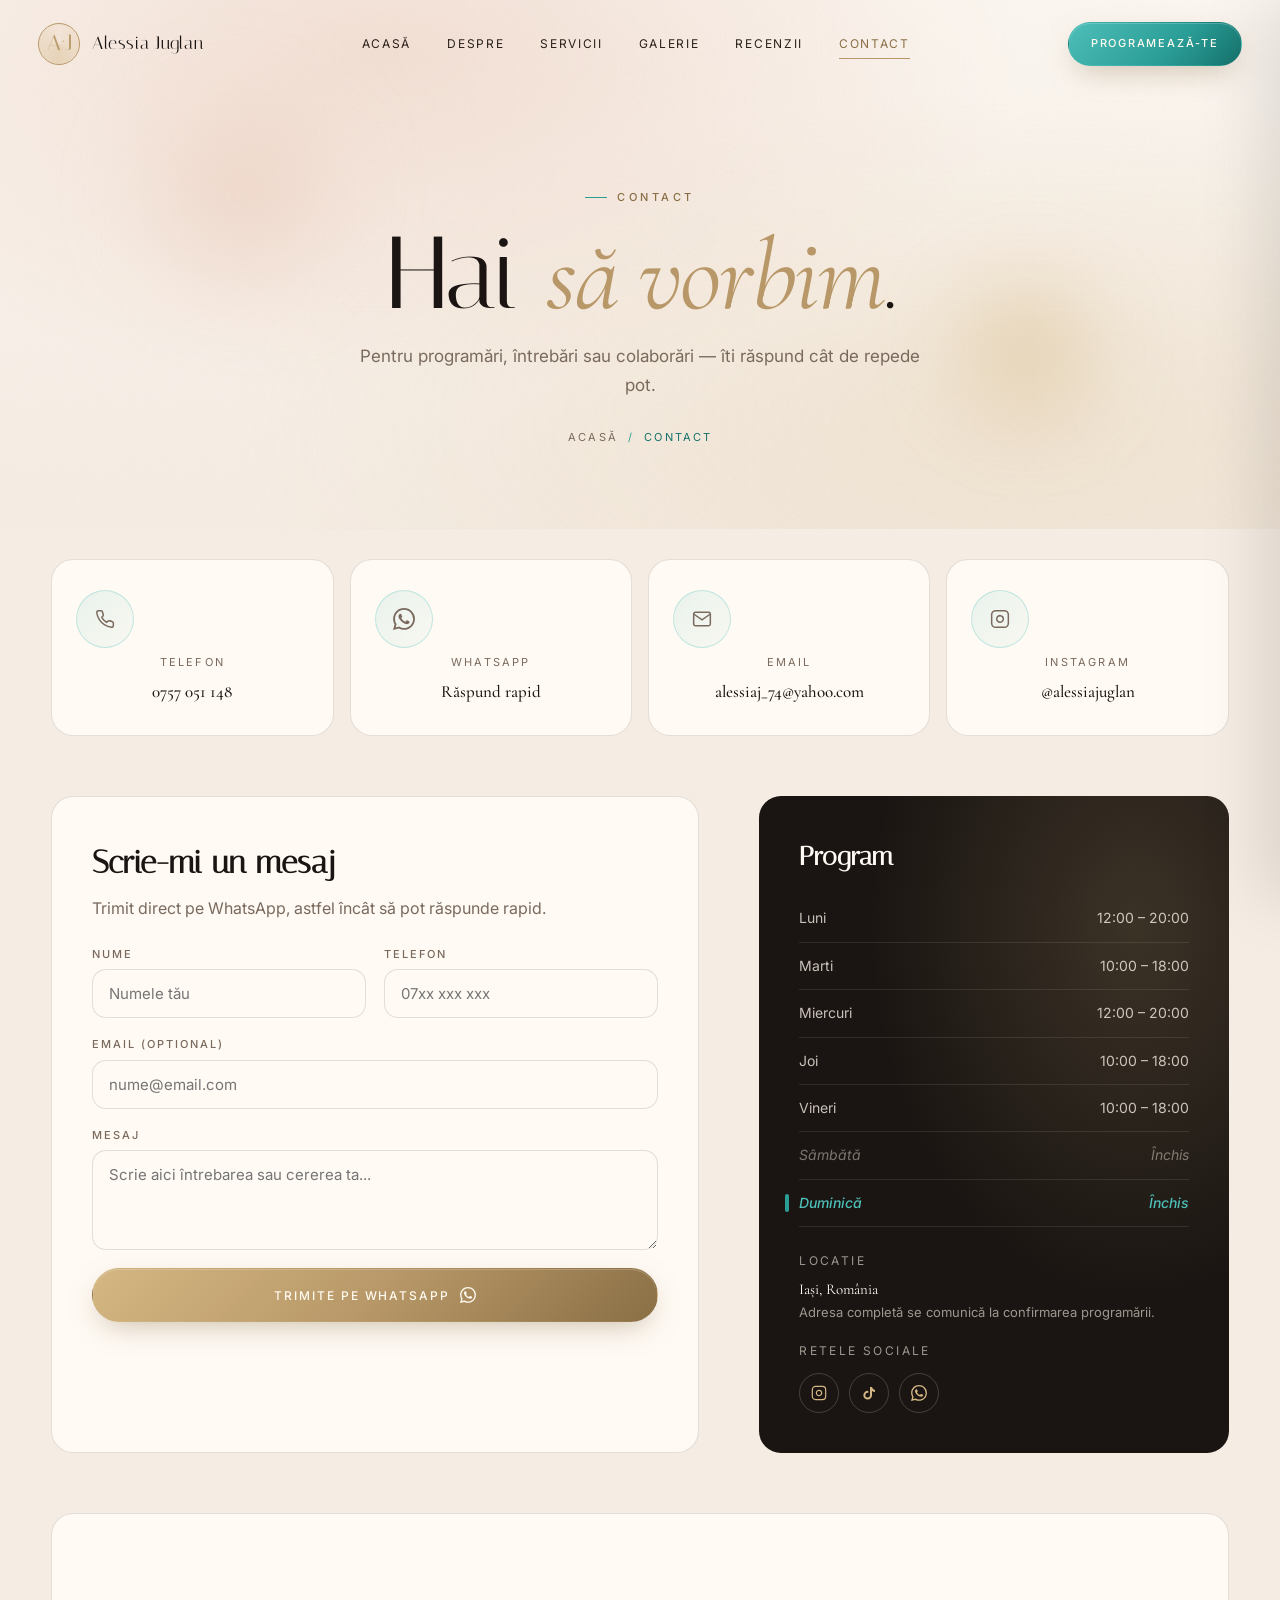
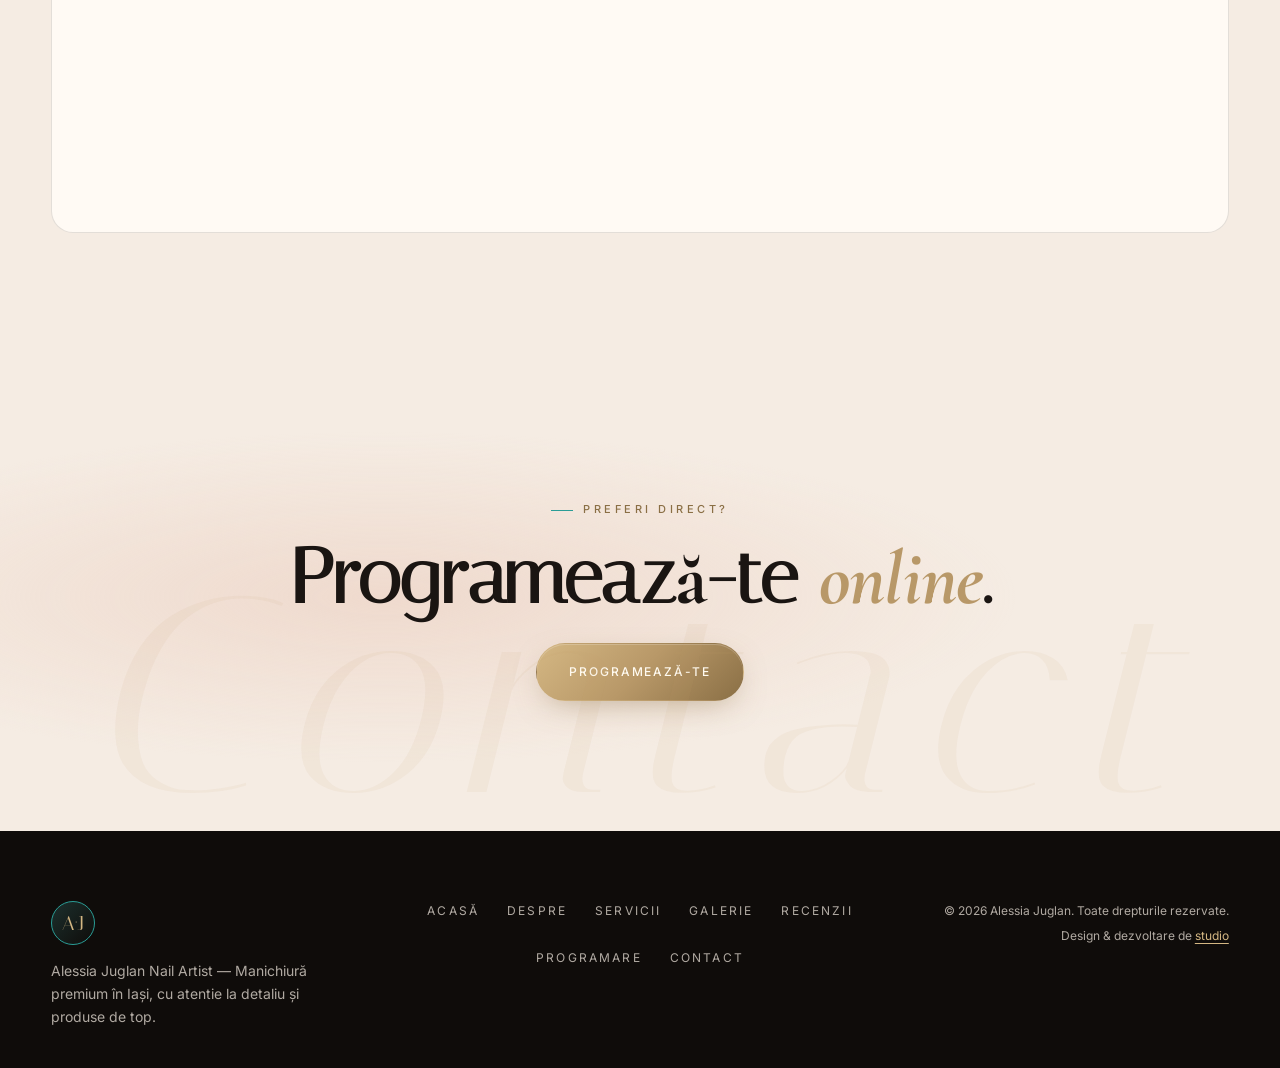
==== commit ab7f0d42: "Luxury v3: remove cursor FX, add turquoise accent, SVG nail art, Google-style reviews, t-comma fix -" ====
--- a/contact.html
+++ b/contact.html
@@ -4,7 +4,7 @@
   <meta charset="UTF-8" />
   <meta name="viewport" content="width=device-width, initial-scale=1.0" />
   <title>Contact — Alessia Juglan Nail Artist</title>
-  <meta name="description" content="Contactează-mă — telefon, WhatsApp, email, Instagram, TikTok. Program, locație, formular de mesaj." />
+  <meta name="description" content="Contactează-mă — telefon, WhatsApp, email, Instagram, TikTok. Program, locatie, formular de mesaj." />
   <meta name="theme-color" content="#f5ece3" />
   <link rel="preconnect" href="https://fonts.googleapis.com" />
   <link rel="preconnect" href="https://fonts.gstatic.com" crossorigin />
@@ -15,8 +15,6 @@
 <body>
   <div class="page-intro"></div>
   <div class="scroll-progress"></div>
-  <div class="cursor-glow" aria-hidden="true"></div>
-  <div class="cursor-dot" aria-hidden="true"></div>
   <div id="site-header"></div>
 
   <section class="page-head">
@@ -31,7 +29,7 @@
         Hai <em>să vorbim</em>.
       </h1>
       <p class="page-head__sub" style="animation:riseIn 0.9s 0.4s var(--ease) both">
-        Pentru programări, întrebări sau colaborări — îți răspund cât de repede pot.
+        Pentru programări, întrebări sau colaborări — îti răspund cât de repede pot.
       </p>
       <div class="page-head__crumbs" style="animation:riseIn 0.9s 0.6s var(--ease) both">
         <a href="index.html">Acasă</a> <span>/</span> <span style="color:var(--charcoal)">Contact</span>
@@ -86,7 +84,7 @@
               <input type="tel" id="c-phone" name="phone" required autocomplete="tel" placeholder="07xx xxx xxx" />
             </div>
             <div class="field field--full">
-              <label for="c-email">Email (opțional)</label>
+              <label for="c-email">Email (optional)</label>
               <input type="email" id="c-email" name="email" autocomplete="email" placeholder="nume@email.com" />
             </div>
             <div class="field field--full">
@@ -106,7 +104,7 @@
           <h3>Program</h3>
           <ul class="hours-list">
             <li data-day="1"><span>Luni</span><span>12:00 – 20:00</span></li>
-            <li data-day="2"><span>Marți</span><span>10:00 – 18:00</span></li>
+            <li data-day="2"><span>Marti</span><span>10:00 – 18:00</span></li>
             <li data-day="3"><span>Miercuri</span><span>12:00 – 20:00</span></li>
             <li data-day="4"><span>Joi</span><span>10:00 – 18:00</span></li>
             <li data-day="5"><span>Vineri</span><span>10:00 – 18:00</span></li>
@@ -115,10 +113,10 @@
           </ul>
 
           <div class="contact-aside__footer">
-            <div style="font-size:12px;letter-spacing:0.2em;text-transform:uppercase;color:rgba(245,236,227,0.6);margin-bottom:8px">Locație</div>
+            <div style="font-size:12px;letter-spacing:0.2em;text-transform:uppercase;color:rgba(245,236,227,0.6);margin-bottom:8px">Locatie</div>
             <p style="font-size:15px;color:var(--ivory);font-family:var(--serif);line-height:1.5">Iași, România<br/><span style="font-size:13px;color:rgba(245,236,227,0.6);font-family:var(--sans)">Adresa completă se comunică la confirmarea programării.</span></p>
 
-            <div style="margin-top:18px;font-size:12px;letter-spacing:0.2em;text-transform:uppercase;color:rgba(245,236,227,0.6);margin-bottom:10px">Rețele sociale</div>
+            <div style="margin-top:18px;font-size:12px;letter-spacing:0.2em;text-transform:uppercase;color:rgba(245,236,227,0.6);margin-bottom:10px">Retele sociale</div>
             <div class="contact-aside__socials">
               <a href="https://www.instagram.com/alessiajuglan" target="_blank" rel="noopener" class="contact-aside__social" aria-label="Instagram">
                 <svg viewBox="0 0 24 24" width="16" height="16" fill="none" stroke="currentColor" stroke-width="1.8"><rect x="2" y="2" width="20" height="20" rx="5"/><path d="M16 11.37A4 4 0 1 1 12.63 8 4 4 0 0 1 16 11.37z"/><line x1="17.5" y1="6.5" x2="17.51" y2="6.5"/></svg>
@@ -138,7 +136,7 @@
         <iframe
           src="https://www.google.com/maps/embed?pb=!1m14!1m12!1m3!1d87088.46!2d27.5!3d47.16!2m3!1f0!2f0!3f0!3m2!1i1024!2i768!4f13.1!5e0!3m2!1sro!2sro!4v1700000000000"
           loading="lazy" referrerpolicy="no-referrer-when-downgrade"
-          title="Locație Iași"></iframe>
+          title="Locatie Iași"></iframe>
       </div>
     </div>
   </section>
@@ -159,6 +157,7 @@
 
   <div id="site-footer"></div>
   <script src="services-data.js"></script>
+  <script src="nail-art.js"></script>
   <script src="script.js"></script>
 </body>
 </html>
--- a/styles.css
+++ b/styles.css
@@ -20,6 +20,12 @@
   --line: rgba(26, 21, 18, 0.12);
   --line-light: rgba(26, 21, 18, 0.06);
 
+  /* Turquoise accent color (used for evidence/highlights) */
+  --accent: #2a9d96;
+  --accent-2: #4ebfb8;
+  --accent-3: #16726c;
+  --accent-soft: rgba(42, 157, 150, 0.1);
+
   --serif: "Cormorant Garamond", "Times New Roman", serif;
   --display: "Italiana", "Cormorant Garamond", serif;
   --sans: "Inter", system-ui, -apple-system, sans-serif;
@@ -138,49 +144,8 @@
   box-shadow: 0 0 8px rgba(184, 152, 104, 0.5);
 }
 
-/* ============================================
-   Cursor glow + dot
-   ============================================ */
-.cursor-glow {
-  position: fixed;
-  top: 0;
-  left: 0;
-  width: 420px;
-  height: 420px;
-  border-radius: 50%;
-  background: radial-gradient(circle, rgba(215, 164, 140, 0.18) 0%, rgba(215, 164, 140, 0) 65%);
-  pointer-events: none;
-  transform: translate(-50%, -50%);
-  z-index: 1;
-  mix-blend-mode: multiply;
-}
-.cursor-dot {
-  position: fixed;
-  top: 0;
-  left: 0;
-  width: 8px;
-  height: 8px;
-  border-radius: 50%;
-  background: var(--gold);
-  pointer-events: none;
-  transform: translate(-50%, -50%);
-  z-index: 9999;
-  transition: width 0.3s var(--ease), height 0.3s var(--ease), opacity 0.3s;
-  mix-blend-mode: difference;
-  opacity: 0;
-}
-@media (hover: hover) {
-  .cursor-dot { opacity: 1; }
-}
-.cursor-dot.is-hover {
-  width: 40px;
-  height: 40px;
-  background: var(--gold-2);
-  opacity: 0.4;
-}
-@media (hover: none) {
-  .cursor-glow, .cursor-dot { display: none; }
-}
+/* (custom cursor removed) */
+.cursor-glow, .cursor-dot { display: none !important; }
 
 /* ============================================
    Reusable typography
@@ -1657,9 +1622,24 @@
   border: 1px solid rgba(212, 183, 131, 0.3);
 }
 .contact__open.is-open {
-  background: rgba(130, 180, 120, 0.12);
-  color: #a8d49a;
-  border-color: rgba(168, 212, 154, 0.35);
+  background: rgba(78, 191, 184, 0.15);
+  color: var(--accent-2);
+  border-color: rgba(78, 191, 184, 0.4);
+}
+.contact__open.is-open::before {
+  content: "";
+  display: inline-block;
+  width: 7px; height: 7px;
+  border-radius: 50%;
+  background: var(--accent-2);
+  margin-right: 8px;
+  vertical-align: middle;
+  box-shadow: 0 0 0 3px rgba(78, 191, 184, 0.3);
+  animation: pulseAccent 2s infinite;
+}
+@keyframes pulseAccent {
+  0%, 100% { box-shadow: 0 0 0 3px rgba(78, 191, 184, 0.3); }
+  50% { box-shadow: 0 0 0 6px rgba(78, 191, 184, 0); }
 }
 .contact__open.is-closed {
   background: rgba(200, 100, 100, 0.12);
@@ -1865,18 +1845,19 @@
   transition: all 0.4s var(--ease);
 }
 .stepper__item.is-done .stepper__circle {
-  background: var(--gold);
+  background: var(--accent);
   color: var(--ivory);
-  border-color: var(--gold);
+  border-color: var(--accent);
 }
 .stepper__item.is-active {
-  color: var(--charcoal);
+  color: var(--accent-3);
 }
 .stepper__item.is-active .stepper__circle {
-  background: var(--charcoal);
+  background: var(--accent);
   color: var(--ivory);
-  border-color: var(--charcoal);
-  transform: scale(1.08);
+  border-color: var(--accent);
+  transform: scale(1.1);
+  box-shadow: 0 0 0 5px var(--accent-soft), 0 8px 18px -8px var(--accent);
 }
 .stepper__sep {
   width: 36px;
@@ -1938,9 +1919,9 @@
   background: linear-gradient(135deg, var(--ivory) 0%, rgba(212, 183, 131, 0.06) 100%);
 }
 .book-service.is-selected {
-  border-color: var(--gold);
-  background: linear-gradient(135deg, var(--ivory) 0%, rgba(212, 183, 131, 0.12) 100%);
-  box-shadow: 0 10px 30px -15px rgba(184, 152, 104, 0.4);
+  border-color: var(--accent);
+  background: linear-gradient(135deg, var(--ivory) 0%, rgba(78, 191, 184, 0.08) 100%);
+  box-shadow: 0 10px 30px -15px var(--accent);
 }
 .book-service__radio {
   width: 22px;
@@ -1952,8 +1933,8 @@
   transition: all 0.3s var(--ease);
 }
 .book-service.is-selected .book-service__radio {
-  border-color: var(--gold);
-  background: var(--gold);
+  border-color: var(--accent);
+  background: var(--accent);
 }
 .book-service.is-selected .book-service__radio::after {
   content: "";
@@ -2075,15 +2056,16 @@
   text-decoration: line-through;
 }
 .calendar__cell.is-today {
-  border-color: var(--gold);
-  color: var(--gold-3);
+  border-color: var(--accent);
+  color: var(--accent-3);
   font-weight: 500;
 }
 .calendar__cell.is-selected {
-  background: var(--charcoal);
+  background: var(--accent);
   color: var(--ivory);
   font-weight: 500;
-  transform: scale(1.05);
+  transform: scale(1.08);
+  box-shadow: 0 8px 20px -8px var(--accent);
 }
 
 /* Step 3: time slots */
@@ -2110,11 +2092,11 @@
   transform: translateY(-2px);
 }
 .time-slot.is-selected {
-  background: var(--charcoal);
+  background: var(--accent);
   color: var(--ivory);
-  border-color: var(--charcoal);
+  border-color: var(--accent);
   transform: translateY(-2px);
-  box-shadow: 0 10px 24px -10px rgba(0, 0, 0, 0.4);
+  box-shadow: 0 10px 24px -10px var(--accent);
 }
 .time-slot.is-disabled {
   background: var(--cream-2);
@@ -2644,3 +2626,402 @@
 .text-center { text-align: center; }
 .mb-0 { margin-bottom: 0 !important; }
 .mt-30 { margin-top: 30px; }
+
+/* ============================================
+   v3 — accent color, redesign reviews,
+   centered icons, real nail SVG art
+   ============================================ */
+
+/* --- Active gallery / service tab uses accent --- */
+.service-tab.is-active {
+  background: var(--accent);
+  border-color: var(--accent);
+  color: var(--ivory);
+  box-shadow: 0 8px 22px -10px var(--accent);
+}
+
+/* --- Hours today highlight --- */
+.contact__hours li.today,
+.contact-aside .hours-list li.today {
+  color: var(--accent-2) !important;
+  font-weight: 500;
+  position: relative;
+}
+.contact__hours li.today::before,
+.contact-aside .hours-list li.today::before {
+  content: "";
+  position: absolute;
+  left: -14px;
+  top: 50%;
+  transform: translateY(-50%);
+  width: 4px; height: 18px;
+  background: var(--accent);
+  border-radius: 4px;
+}
+
+/* --- Centered icons for policy & contact-card circles --- */
+.policy__ico,
+.contact-card__ico,
+.policies .policy__ico {
+  display: flex !important;
+  align-items: center !important;
+  justify-content: center !important;
+  text-align: center;
+  line-height: 1;
+}
+.policy__ico {
+  width: 56px;
+  height: 56px;
+  background: linear-gradient(135deg, var(--accent-soft) 0%, transparent 100%);
+  border-color: rgba(78, 191, 184, 0.4);
+  color: var(--accent);
+  font-size: 22px;
+  font-family: var(--display);
+}
+.policy:hover .policy__ico {
+  background: var(--accent);
+  color: var(--ivory);
+  border-color: var(--accent);
+  transform: rotate(-8deg) scale(1.05);
+  transition: all 0.4s var(--ease);
+}
+.contact-card__ico {
+  width: 58px;
+  height: 58px;
+  border: 1px solid rgba(78, 191, 184, 0.3);
+  background: linear-gradient(135deg, rgba(78, 191, 184, 0.12), rgba(78, 191, 184, 0.04));
+  color: var(--accent);
+}
+.contact-card:hover .contact-card__ico {
+  background: var(--accent);
+  color: var(--ivory);
+  border-color: var(--accent);
+  transform: scale(1.08);
+}
+.contact-card__ico svg { display: block; }
+
+/* --- Luxury Google-style review cards --- */
+.review {
+  padding: 32px 30px 28px;
+}
+.review::before {
+  display: none; /* remove old quote mark */
+}
+
+.review__head {
+  display: flex;
+  align-items: center;
+  gap: 14px;
+  margin-bottom: 18px;
+  padding-bottom: 16px;
+  border-bottom: 1px solid var(--line);
+}
+.review__avatar {
+  width: 48px;
+  height: 48px;
+  border-radius: 50%;
+  display: inline-flex;
+  align-items: center;
+  justify-content: center;
+  font-family: var(--display);
+  font-size: 20px;
+  color: var(--ivory);
+  flex-shrink: 0;
+  position: relative;
+  box-shadow: 0 6px 16px -8px rgba(26, 21, 18, 0.25);
+}
+.review__avatar--gold { background: linear-gradient(135deg, var(--gold-2), var(--gold), var(--gold-3)); }
+.review__avatar--rose { background: linear-gradient(135deg, #e9c8b8, var(--rose), #b88870); }
+.review__avatar--accent { background: linear-gradient(135deg, var(--accent-2), var(--accent), var(--accent-3)); }
+.review__avatar--charcoal { background: linear-gradient(135deg, #4a3a30, var(--charcoal)); color: var(--gold-2); }
+.review__avatar--blush { background: linear-gradient(135deg, #f5d8c8, #e0a890, #b07060); }
+
+.review__avatar::after {
+  content: "";
+  position: absolute;
+  bottom: -2px;
+  right: -2px;
+  width: 18px; height: 18px;
+  border-radius: 50%;
+  background: var(--accent);
+  border: 2px solid var(--ivory);
+  background-image: url("data:image/svg+xml;utf8,<svg xmlns='http://www.w3.org/2000/svg' viewBox='0 0 24 24' fill='none' stroke='white' stroke-width='3' stroke-linecap='round' stroke-linejoin='round'><polyline points='20 6 9 17 4 12'/></svg>");
+  background-size: 11px;
+  background-position: center;
+  background-repeat: no-repeat;
+}
+
+.review__person { flex: 1; min-width: 0; }
+.review__person strong {
+  display: block;
+  font-family: var(--serif);
+  font-size: 17px;
+  color: var(--charcoal);
+  font-weight: 500;
+  margin-bottom: 2px;
+}
+.review__person span {
+  display: inline-flex;
+  align-items: center;
+  gap: 5px;
+  font-size: 11px;
+  letter-spacing: 0.12em;
+  text-transform: uppercase;
+  color: var(--accent-3);
+  font-weight: 500;
+}
+.review__person span::before {
+  content: "";
+  width: 5px; height: 5px;
+  border-radius: 50%;
+  background: var(--accent);
+}
+
+.review__stars {
+  display: inline-flex;
+  gap: 3px;
+  color: var(--gold);
+  margin-bottom: 0;
+  font-size: 0;
+}
+.review__stars svg {
+  width: 15px;
+  height: 15px;
+  fill: var(--gold);
+}
+.review p {
+  font-family: var(--serif);
+  font-size: 18px;
+  line-height: 1.6;
+  color: var(--ink);
+  font-style: italic;
+  margin-bottom: 18px;
+  position: relative;
+  padding-left: 18px;
+}
+.review p::before {
+  content: "\201C";
+  position: absolute;
+  left: -2px;
+  top: -10px;
+  font-family: var(--display);
+  font-size: 50px;
+  color: var(--accent);
+  line-height: 1;
+  opacity: 0.55;
+}
+.review__meta {
+  display: flex;
+  justify-content: space-between;
+  align-items: center;
+  font-size: 11px;
+  letter-spacing: 0.15em;
+  text-transform: uppercase;
+  color: var(--muted);
+  padding-top: 14px;
+  border-top: 1px dashed var(--line);
+}
+.review__meta time {
+  display: inline-flex;
+  align-items: center;
+  gap: 6px;
+}
+.review__meta time svg {
+  width: 12px; height: 12px;
+  color: var(--gold);
+}
+.review__service {
+  color: var(--accent-3);
+  font-weight: 500;
+}
+
+/* Hover */
+.review:hover {
+  transform: translateY(-6px);
+  border-color: var(--accent);
+  box-shadow: 0 30px 50px -25px rgba(42, 157, 150, 0.25);
+}
+
+/* --- Reviews score badge — accent --- */
+.reviews__score {
+  background: linear-gradient(135deg, var(--ivory), rgba(78, 191, 184, 0.05));
+  border-color: rgba(78, 191, 184, 0.25);
+}
+.reviews__score strong { color: var(--accent-3); }
+
+/* ============================================
+   Real nail art SVG illustrations
+   ============================================ */
+
+.gallery__art {
+  background: linear-gradient(180deg, #fdf2e8 0%, #f0d3c0 100%);
+  display: flex;
+  align-items: center;
+  justify-content: center;
+}
+.gallery__art::before {
+  content: none; /* reset */
+}
+.gallery__art--milky,
+.gallery__art--chrome,
+.gallery__art--rose,
+.gallery__art--3d,
+.gallery__art--red,
+.gallery__art--nude,
+.gallery__art--burgundy,
+.gallery__art--black,
+.gallery__art--french,
+.gallery__art--marble,
+.gallery__art--magenta {
+  background: linear-gradient(180deg, #fdf2e8 0%, #efd5c2 100%);
+}
+.gallery__art--chrome,
+.gallery__art--3d,
+.gallery__art--black,
+.gallery__art--burgundy {
+  background: linear-gradient(180deg, #251c18 0%, #1a1310 100%);
+}
+
+/* Nail SVG container */
+.nail-svg {
+  width: 75%;
+  height: 80%;
+  display: block;
+  filter: drop-shadow(0 18px 30px rgba(0, 0, 0, 0.25));
+}
+
+/* Sparkle / shine animation overlay */
+.gallery__item .nail-svg .nail-shine {
+  animation: nailShine 6s ease-in-out infinite;
+}
+@keyframes nailShine {
+  0%, 100% { opacity: 0.55; }
+  50% { opacity: 0.85; }
+}
+.gallery__item:hover .nail-svg {
+  transform: scale(1.05) rotate(-2deg);
+  transition: transform 0.6s var(--ease);
+}
+
+/* Old gradient fallbacks no longer needed */
+.gallery__art::after { display: none; }
+
+/* ============================================
+   About section — replace CSS nails with SVG
+   ============================================ */
+.about__card--one {
+  padding: 30px 22px;
+}
+.about__hand {
+  width: 100%;
+  height: 100%;
+  filter: drop-shadow(0 18px 30px rgba(184, 132, 100, 0.4));
+}
+
+/* Header: shrink slightly for accent balance */
+.nav__cta {
+  background: linear-gradient(135deg, var(--accent-2) 0%, var(--accent) 60%, var(--accent-3) 100%);
+}
+.nav__cta:hover {
+  box-shadow: 0 18px 40px -12px var(--accent);
+}
+
+/* Service "Rezerva" link uses accent */
+.service__book { color: var(--accent-3); }
+.service__book:hover { color: var(--accent); }
+.service--accent .service__book { color: var(--accent-2); }
+
+/* Highlight word in section titles can use accent variant */
+.section-title em.accent { color: var(--accent); }
+
+/* Sticky badge using accent */
+.badge-accent {
+  display: inline-flex;
+  align-items: center;
+  gap: 6px;
+  padding: 6px 12px;
+  background: var(--accent-soft);
+  color: var(--accent-3);
+  border: 1px solid rgba(78, 191, 184, 0.3);
+  border-radius: 999px;
+  font-size: 11px;
+  letter-spacing: 0.18em;
+  text-transform: uppercase;
+  font-weight: 500;
+}
+.badge-accent::before {
+  content: "";
+  width: 6px; height: 6px;
+  border-radius: 50%;
+  background: var(--accent);
+  box-shadow: 0 0 0 3px var(--accent-soft);
+}
+
+/* Booking summary border accent on full data */
+.booking__summary {
+  border-color: rgba(78, 191, 184, 0.2);
+  position: relative;
+  overflow: hidden;
+}
+.booking__summary::before {
+  content: "";
+  position: absolute;
+  top: 0; left: 0; right: 0;
+  height: 3px;
+  background: linear-gradient(90deg, var(--accent), var(--gold), var(--accent));
+  background-size: 200% 100%;
+  animation: gradientShift 6s ease-in-out infinite;
+}
+@keyframes gradientShift {
+  0%, 100% { background-position: 0% 0; }
+  50% { background-position: 100% 0; }
+}
+
+/* Page-head crumbs accent */
+.page-head__crumbs span:last-child { color: var(--accent-3) !important; }
+.page-head__crumbs span:not(:last-child) { color: var(--accent); }
+.page-head__crumbs a:hover { color: var(--accent); }
+
+/* Eyebrow with bullet accent */
+.eyebrow::before { background: var(--accent); }
+
+/* Magnetic button hover gold inverts to accent on dark */
+.process .btn--ghost:hover,
+.contact .btn--ghost:hover {
+  background: var(--accent);
+  color: var(--ivory);
+  border-color: var(--accent);
+}
+
+/* Stat star color stays gold but accent dot for stars row */
+
+/* Ensure circle icons have proper sizing for embedded SVGs */
+.contact__ico {
+  display: flex;
+  align-items: center;
+  justify-content: center;
+}
+.contact__ico svg { display: block; }
+
+/* Footer brand mark accent border */
+.footer__mark {
+  background: linear-gradient(135deg, rgba(78, 191, 184, 0.2), transparent);
+  border-color: var(--accent);
+  color: var(--gold-2);
+}
+
+/* Step connector when active */
+.stepper__sep { background: var(--line); transition: background 0.4s var(--ease); }
+.stepper__item.is-done + .stepper__sep { background: var(--accent); }
+
+/* Scroll progress bar gets accent */
+.scroll-progress {
+  background: linear-gradient(90deg, var(--accent), var(--gold), var(--accent));
+}
+
+/* Small responsive tweaks */
+@media (max-width: 600px) {
+  .review { padding: 24px 22px; }
+  .review p { font-size: 16px; }
+}
+
